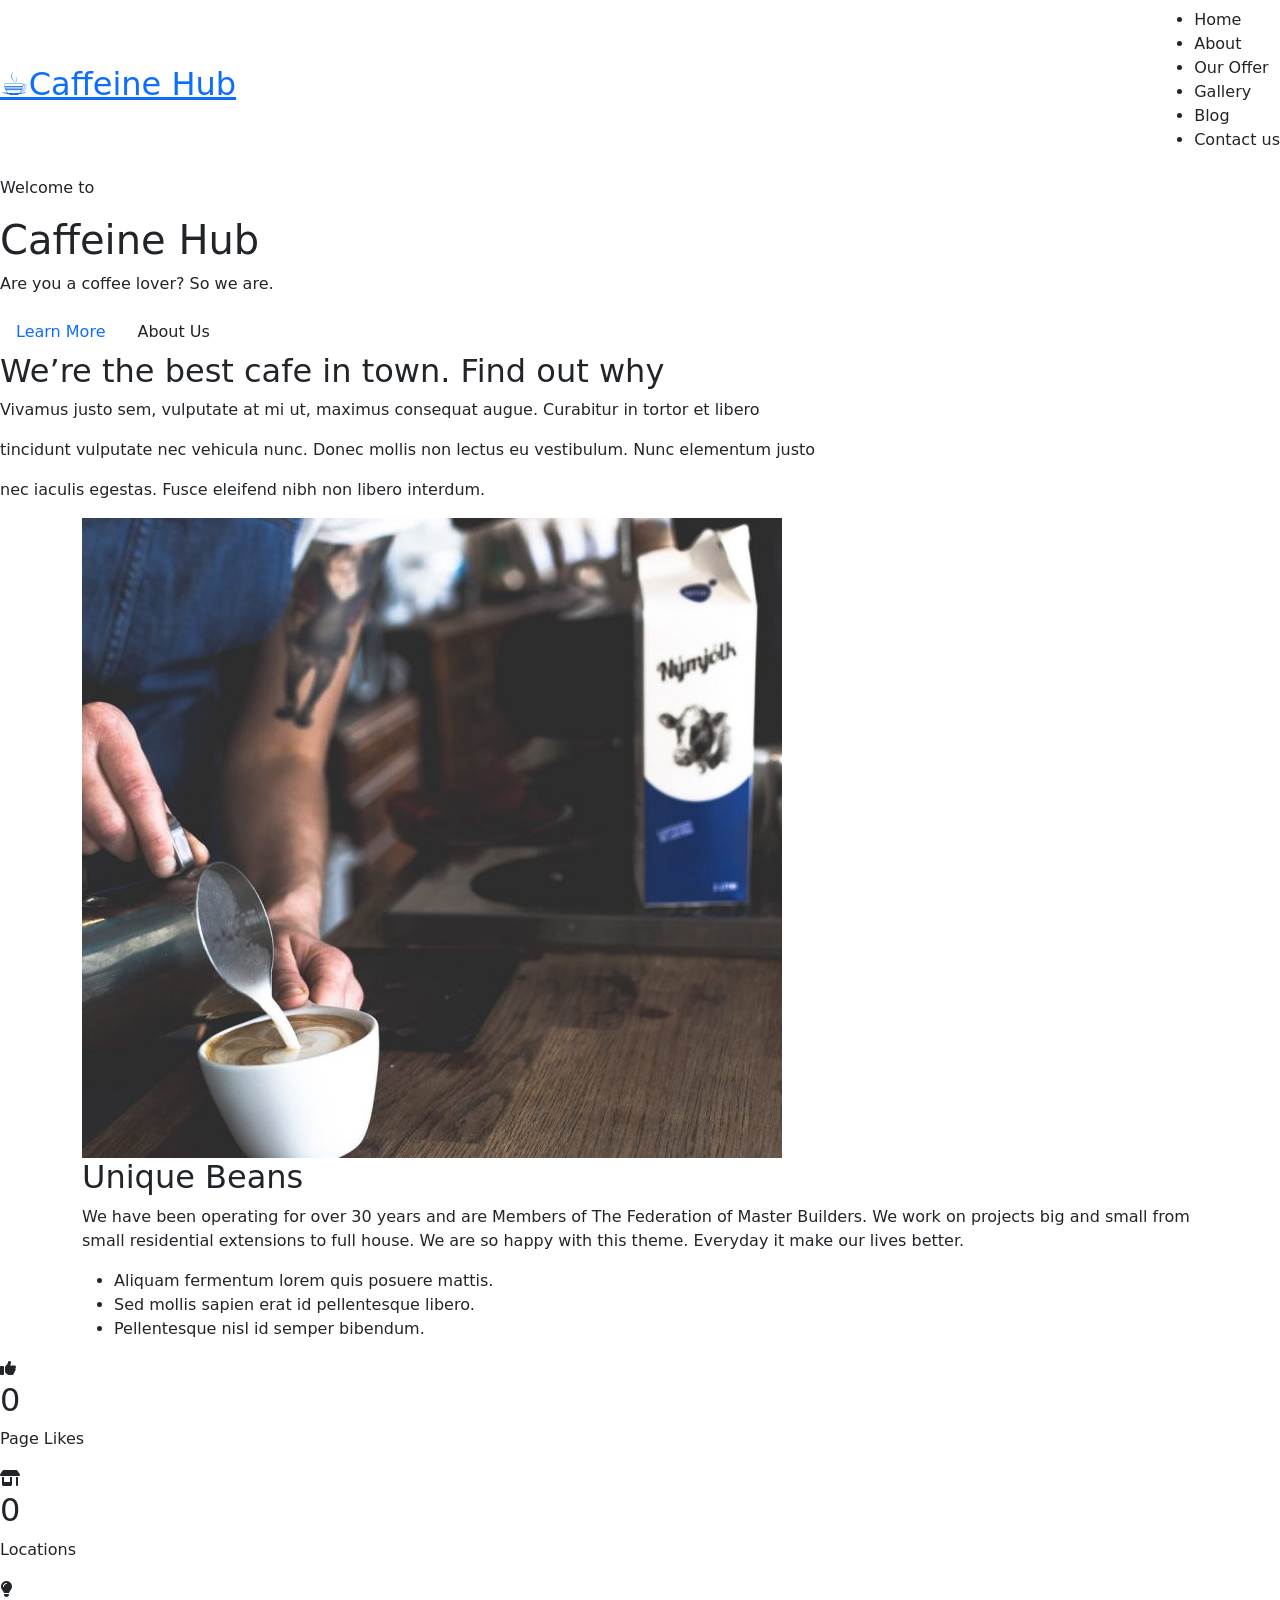
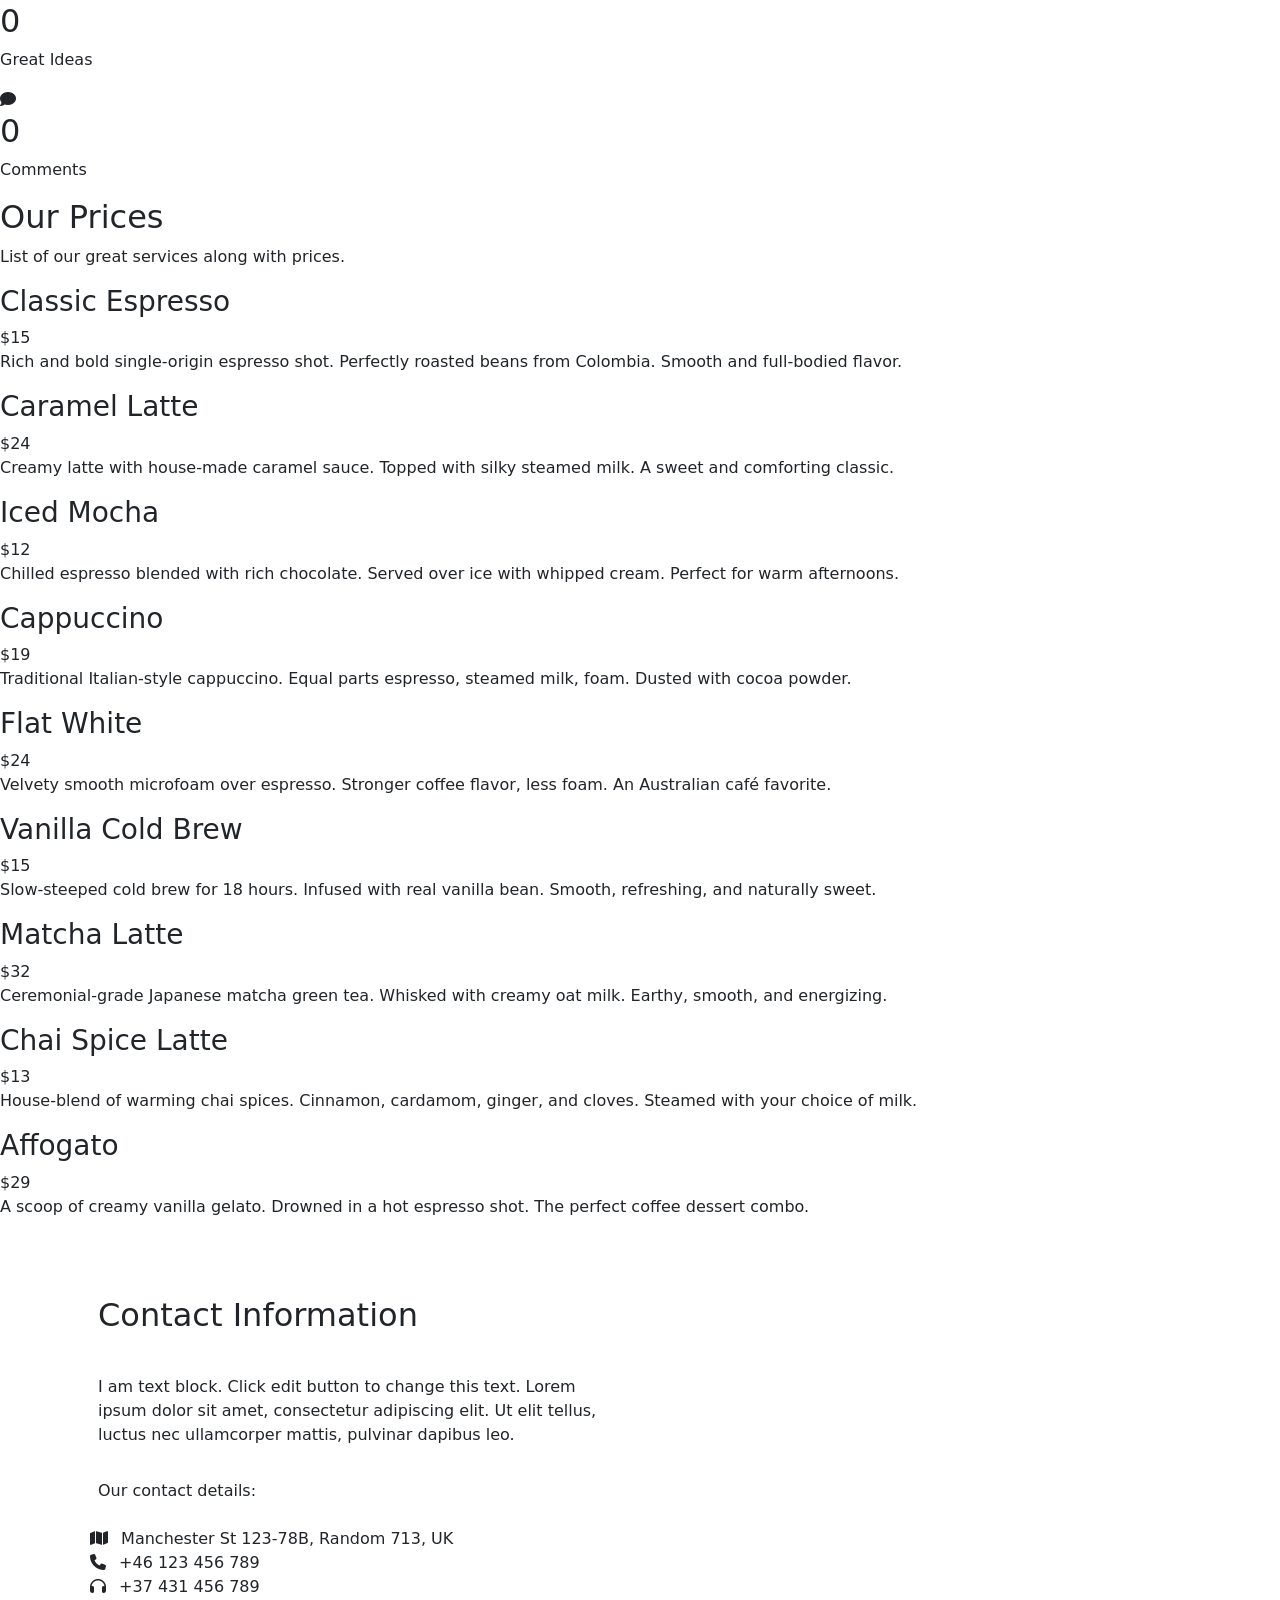
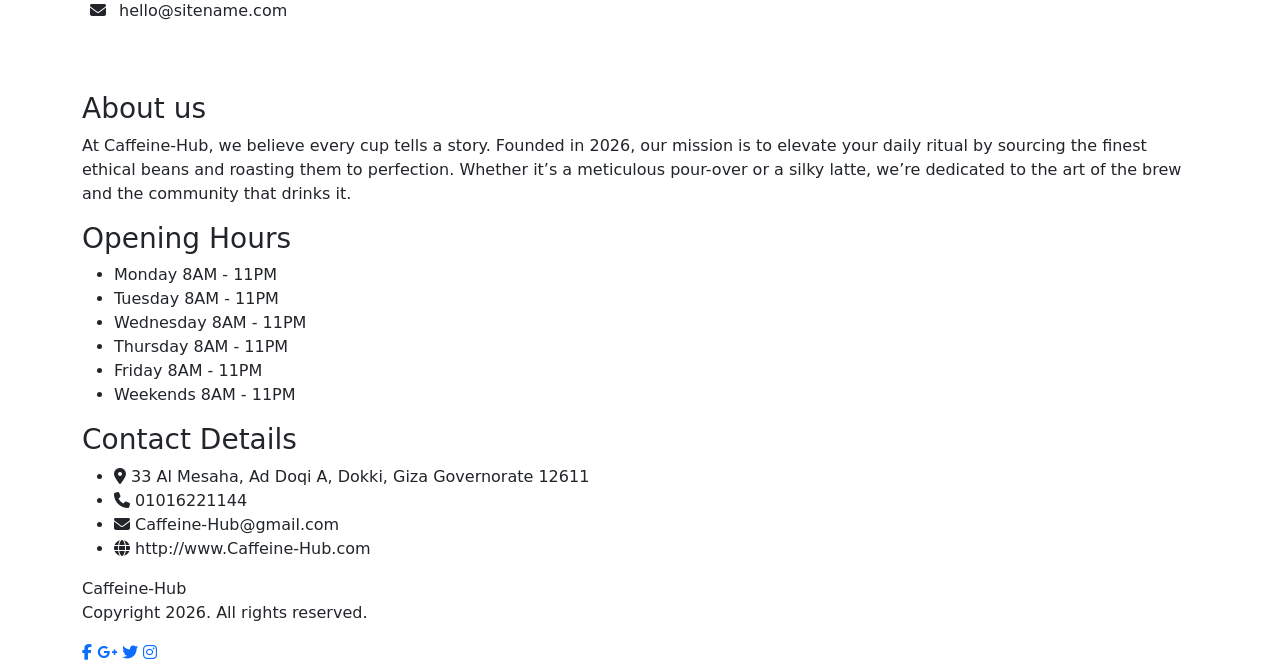
==== index.html @ ba18ff5c "Create index.html" ====
<!DOCTYPE html>
<html lang="en">

<head>
  <meta charset="UTF-8">
  <meta name="viewport" content="width=device-width, initial-scale=1.0">
  <link href="https://fonts.googleapis.com/css2?family=Playfair+Display:wght@400;700&display=swap" rel="stylesheet">
  <title>Home-Caffeine Hub</title>
  <link href="images/home/coffee-beans.png" rel="icon">
  <link rel="stylesheet" href="https://cdnjs.cloudflare.com/ajax/libs/font-awesome/6.5.0/css/all.min.css">

  <link href="https://cdn.jsdelivr.net/npm/bootstrap@5.3.0/dist/css/bootstrap.min.css" rel="stylesheet">
  <link rel="stylesheet" href="css/style.css">

</head>

<body>


  <!--home section-->
  <!--navbar-->

  <div class="home">


    <div class="navbar">

      <a href="#" class="nav-logo">
        <h2 class="logo-text"> ☕Caffeine Hub</h2>
      </a>
      <ul>
        <li>
          <a href="index.html" class="nav-link">Home</a>
        </li>
        <li>
          <a href="about.html" class="nav-link">About</a>
        </li>
        <li>
          <a href="our-offer.html" class="nav-link">Our Offer</a>
        </li>
        <li>
          <a href="gallery.html" class="nav-link">Gallery</a>
        </li>
        <li>
          <a href="blog.html" class="nav-link">Blog</a>
        </li>
        <li>
          <a href="contact-us.html" class="nav-link">Contact us</a>
        </li>

      </ul>

    </div>



    <div class="content">
      <p>Welcome to</p>
      <h1>Caffeine Hub</h1>
      <p>Are you a coffee lover? So we are. </p>


      <!--button-->
      <div class="nav">
        <a href="index.html" class="nav-link btn">Learn More</a>
        <a href="index.html" class="nav-link btn active">About Us</a>
      </div>

    </div>
  </div>


  <!--about-->
  <div class="about">
    <h2>We’re the best cafe in town. Find out why </h2>
    <p>Vivamus justo sem, vulputate at mi ut, maximus consequat augue.
      Curabitur in tortor et libero</p>
    <p> tincidunt vulputate nec vehicula nunc.
      Donec mollis non lectus eu vestibulum. Nunc
      elementum justo</p>
    <p>nec iaculis egestas.
      Fusce eleifend nibh non libero interdum.
    </p>
  </div>


  <div class="about container">

    <div class="about-img">
      <img src="images/home/photo-1476036801688-26a1dd6b2ca8-700x640.jpeg" alt="">
    </div>
    <div class="about-cap">
      <h2>Unique Beans </h2>
      <p>We have been operating for over 30 years and are Members of The Federation of Master Builders.
        We work on projects big and small from small residential extensions to full house.
        We are so happy with this theme. Everyday it make our lives better. </p>
      <div class="about-list">
        <ul>
          <li>Aliquam fermentum lorem quis posuere mattis.
          <li>Sed mollis sapien erat id pellentesque libero.</li>
          <li>Pellentesque nisl id semper bibendum. </li>

        </ul>

      </div>
    </div>
  </div>
  <!--counter animation--->
  <section class="stats">
    <div class="stat">
      <i class="fa-solid fa-thumbs-up"></i>
      <h2 class="counter" data-target="1430">0</h2>
      <p>Page Likes</p>
    </div>

    <div class="stat">
      <i class="fa-solid fa-shop"></i>
      <h2 class="counter" data-target="64">0</h2>
      <p>Locations</p>
    </div>

    <div class="stat">
      <i class="fa-solid fa-lightbulb"></i>
      <h2 class="counter" data-target="960">0</h2>
      <p>Great Ideas</p>
    </div>

    <div class="stat">
      <i class="fa-solid fa-comment"></i>
      <h2 class="counter" data-target="420">0</h2>
      <p>Comments</p>
    </div>
  </section>

  <!---Our Offer-->




  <!-- ==================== SECTION 1: COFFEE DRINKS ==================== -->
  <div class="banner banner-coffee">
    <h2>Our Prices</h2>
    <p>List of our great services along with prices.</p>
  </div>

  <div class="menu-section">
    <div class="menu-grid">
      <!-- Item 1 -->
      <div class="menu-item">
        <div class="menu-item-header">
          <h3>Classic Espresso</h3>
          <span class="price">$15</span>
        </div>
        <p>Rich and bold single-origin espresso shot.
          Perfectly roasted beans from Colombia.
          Smooth and full-bodied flavor.</p>
      </div>
      <!-- Item 2 -->
      <div class="menu-item">
        <div class="menu-item-header">
          <h3>Caramel Latte</h3>
          <span class="price">$24</span>
        </div>
        <p>Creamy latte with house-made caramel sauce.
          Topped with silky steamed milk.
          A sweet and comforting classic.</p>
      </div>
      <!-- Item 3 -->
      <div class="menu-item">
        <div class="menu-item-header">
          <h3>Iced Mocha</h3>
          <span class="price">$12</span>
        </div>
        <p>Chilled espresso blended with rich chocolate.
          Served over ice with whipped cream.
          Perfect for warm afternoons.</p>
      </div>
      <!-- Item 4 -->
      <div class="menu-item">
        <div class="menu-item-header">
          <h3>Cappuccino</h3>
          <span class="price">$19</span>
        </div>
        <p>Traditional Italian-style cappuccino.
          Equal parts espresso, steamed milk, foam.
          Dusted with cocoa powder.</p>
      </div>
      <!-- Item 5 -->
      <div class="menu-item">
        <div class="menu-item-header">
          <h3>Flat White</h3>
          <span class="price">$24</span>
        </div>
        <p>Velvety smooth microfoam over espresso.
          Stronger coffee flavor, less foam.
          An Australian café favorite.</p>
      </div>
      <!-- Item 6 -->
      <div class="menu-item">
        <div class="menu-item-header">
          <h3>Vanilla Cold Brew</h3>
          <span class="price">$15</span>
        </div>
        <p>Slow-steeped cold brew for 18 hours.
          Infused with real vanilla bean.
          Smooth, refreshing, and naturally sweet.</p>
      </div>
      <!-- Item 7 -->
      <div class="menu-item">
        <div class="menu-item-header">
          <h3>Matcha Latte</h3>
          <span class="price">$32</span>
        </div>
        <p>Ceremonial-grade Japanese matcha green tea.
          Whisked with creamy oat milk.
          Earthy, smooth, and energizing.</p>
      </div>
      <!-- Item 8 -->
      <div class="menu-item">
        <div class="menu-item-header">
          <h3>Chai Spice Latte</h3>
          <span class="price">$13</span>
        </div>
        <p>House-blend of warming chai spices.
          Cinnamon, cardamom, ginger, and cloves.
          Steamed with your choice of milk.</p>
      </div>
      <!-- Item 9 -->
      <div class="menu-item">
        <div class="menu-item-header">
          <h3>Affogato</h3>
          <span class="price">$29</span>
        </div>
        <p>A scoop of creamy vanilla gelato.
          Drowned in a hot espresso shot.
          The perfect coffee dessert combo.</p>
      </div>
    </div>
  </div>





  <!--Contact information-->
  <section class="ContactInformation">
    <div class="container">
      <div class="row align-items-center justify-content-center g-9 flex-md-row">
        <div class="contact col-lg-6 col-md-9 col-sm-12">
          <h2 class="p-3">Contact Information</h2>
          <p class="p-3">
            I am text block. Click edit button to change this text. Lorem ipsum dolor sit amet,
            consectetur adipiscing elit. Ut elit tellus, luctus nec ullamcorper mattis, pulvinar dapibus leo.
          </p>
          <p class="p-3 py-0">
            Our contact details:
          </p>
          <ul class="list-contact my-4 text-align-left list-unstyled">
            <li>
              <i class="fa fa-map mx-2"></i>
              Manchester St 123-78B, Random 713, UK
            </li>
            <li>
              <i class="fa fa-phone mx-2"></i>
              +46 123 456 789
            </li>
            <li>
              <i class="fa fa-headphones mx-2"></i>
              +37 431 456 789
            </li>
            <li>
              <i class="fa fa-envelope mx-2"></i>
              hello@sitename.com
            </li>
          </ul>
        </div>

        <div class="contact-map col-lg-6 col-md-9 col-sm-12">
          <iframe
            src="https://www.google.com/maps/embed?pb=!1m18!1m12!1m3!1d3454.049086796186!2d31.212783810219015!3d30.035449574823488!2m3!1f0!2f0!3f0!3m2!1i1024!2i768!4f13.1!3m3!1m2!1s0x145846d557df2d6f%3A0x8b349b4d757b823a!2sThe%20Egyptian%20E-learning%20University!5e0!3m2!1sen!2seg!4v1776962084956!5m2!1sen!2seg"
            width="600" height="450" style="border:0;" allowfullscreen="" loading="lazy"
            referrerpolicy="no-referrer-when-downgrade"></iframe>

        </div>
      </div>
    </div>
  </section>




  <!---footer-->

  <footer>
    <div class="container">
      <div class="footer-top">
        <div class="footer-col">
          <h3>About us</h3>
          <p class="footer-text">

             At Caffeine-Hub, we believe every cup tells a story. Founded in 2026, our mission is to elevate your
            daily
            ritual by sourcing the finest ethical beans and roasting them to perfection. Whether it’s a meticulous
            pour-over or a silky latte, we’re dedicated to the art of the brew and the community that drinks it.
          </p>
        </div>

        <div class="footer-col">
          <h3>Opening Hours</h3>
          <ul class="hours-list">
            <li>Monday 8AM - 11PM</li>
            <li>Tuesday 8AM - 11PM</li>
            <li>Wednesday 8AM - 11PM</li>
            <li>Thursday 8AM - 11PM</li>
            <li>Friday 8AM - 11PM</li>
            <li>Weekends 8AM - 11PM</li>
          </ul>
        </div>

        <div class="footer-col last-col">
          <h3>Contact Details</h3>
          <ul class="footer-contact-list">
            <li>
              <i class="fa-solid fa-location-dot footer-icon icon-red"></i>
              33 Al Mesaha, Ad Doqi A, Dokki, Giza Governorate 12611
            </li>
            <li>
              <i class="fa-solid fa-phone footer-icon"></i>
              01016221144
            </li>
            <li>
              <i class="fa-solid fa-envelope footer-icon"></i>
              Caffeine-Hub@gmail.com
            </li>
            <li>
              <i class="fa-solid fa-globe footer-icon icon-blue"></i>
              http://www.Caffeine-Hub.com
            </li>
          </ul>
        </div>
      </div>

      <div class="footer-bottom">
        <div class="footer-logo">Caffeine-Hub</div>
        <p class="footer-text">Copyright 2026. All rights reserved.</p>
        <div class="social-icons">
          <a href="#"><i class="fa-brands fa-facebook-f"></i></a>
          <a href="#"><i class="fa-brands fa-google-plus-g"></i></a>
          <a href="#"><i class="fa-brands fa-twitter"></i></a>
          <a href="#"><i class="fa-brands fa-instagram"></i></a>
        </div>
      </div>
    </div>
  </footer>

  <script src="js/main.js"></script>

</body>

</html>
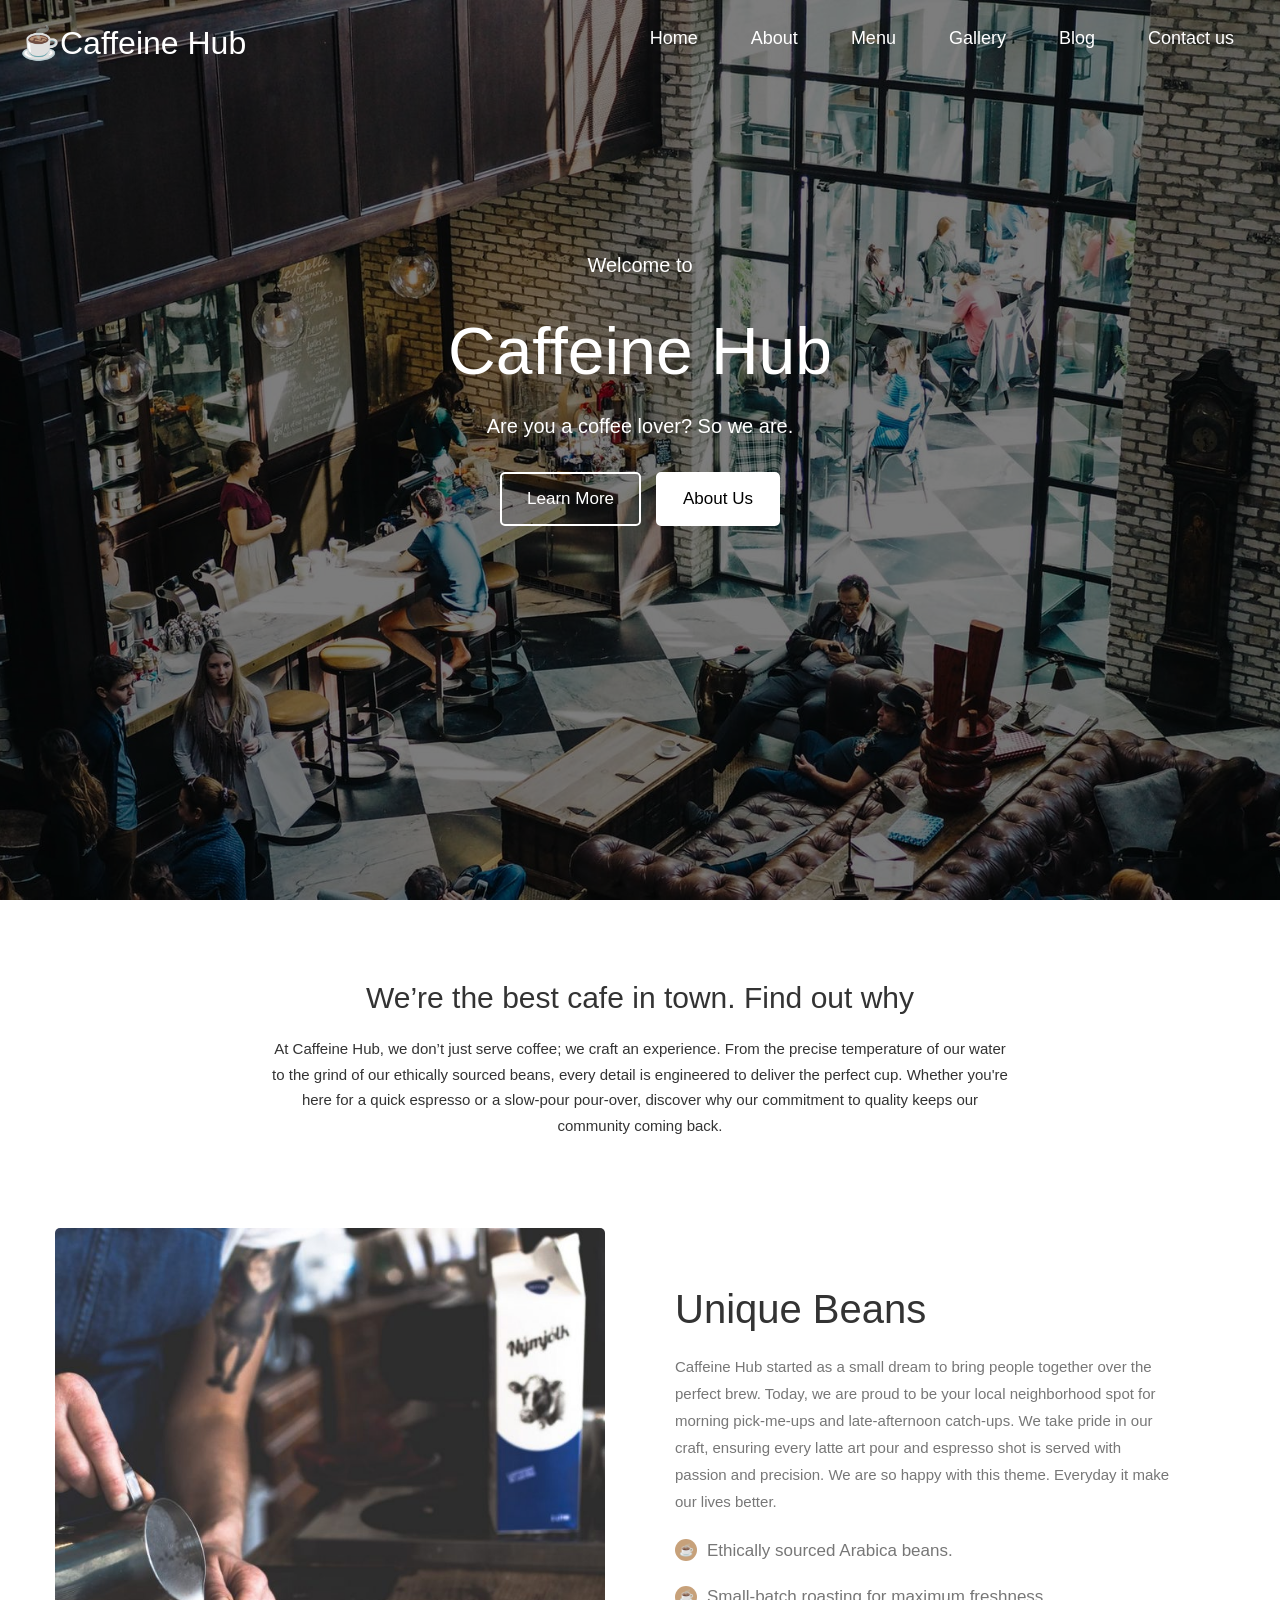
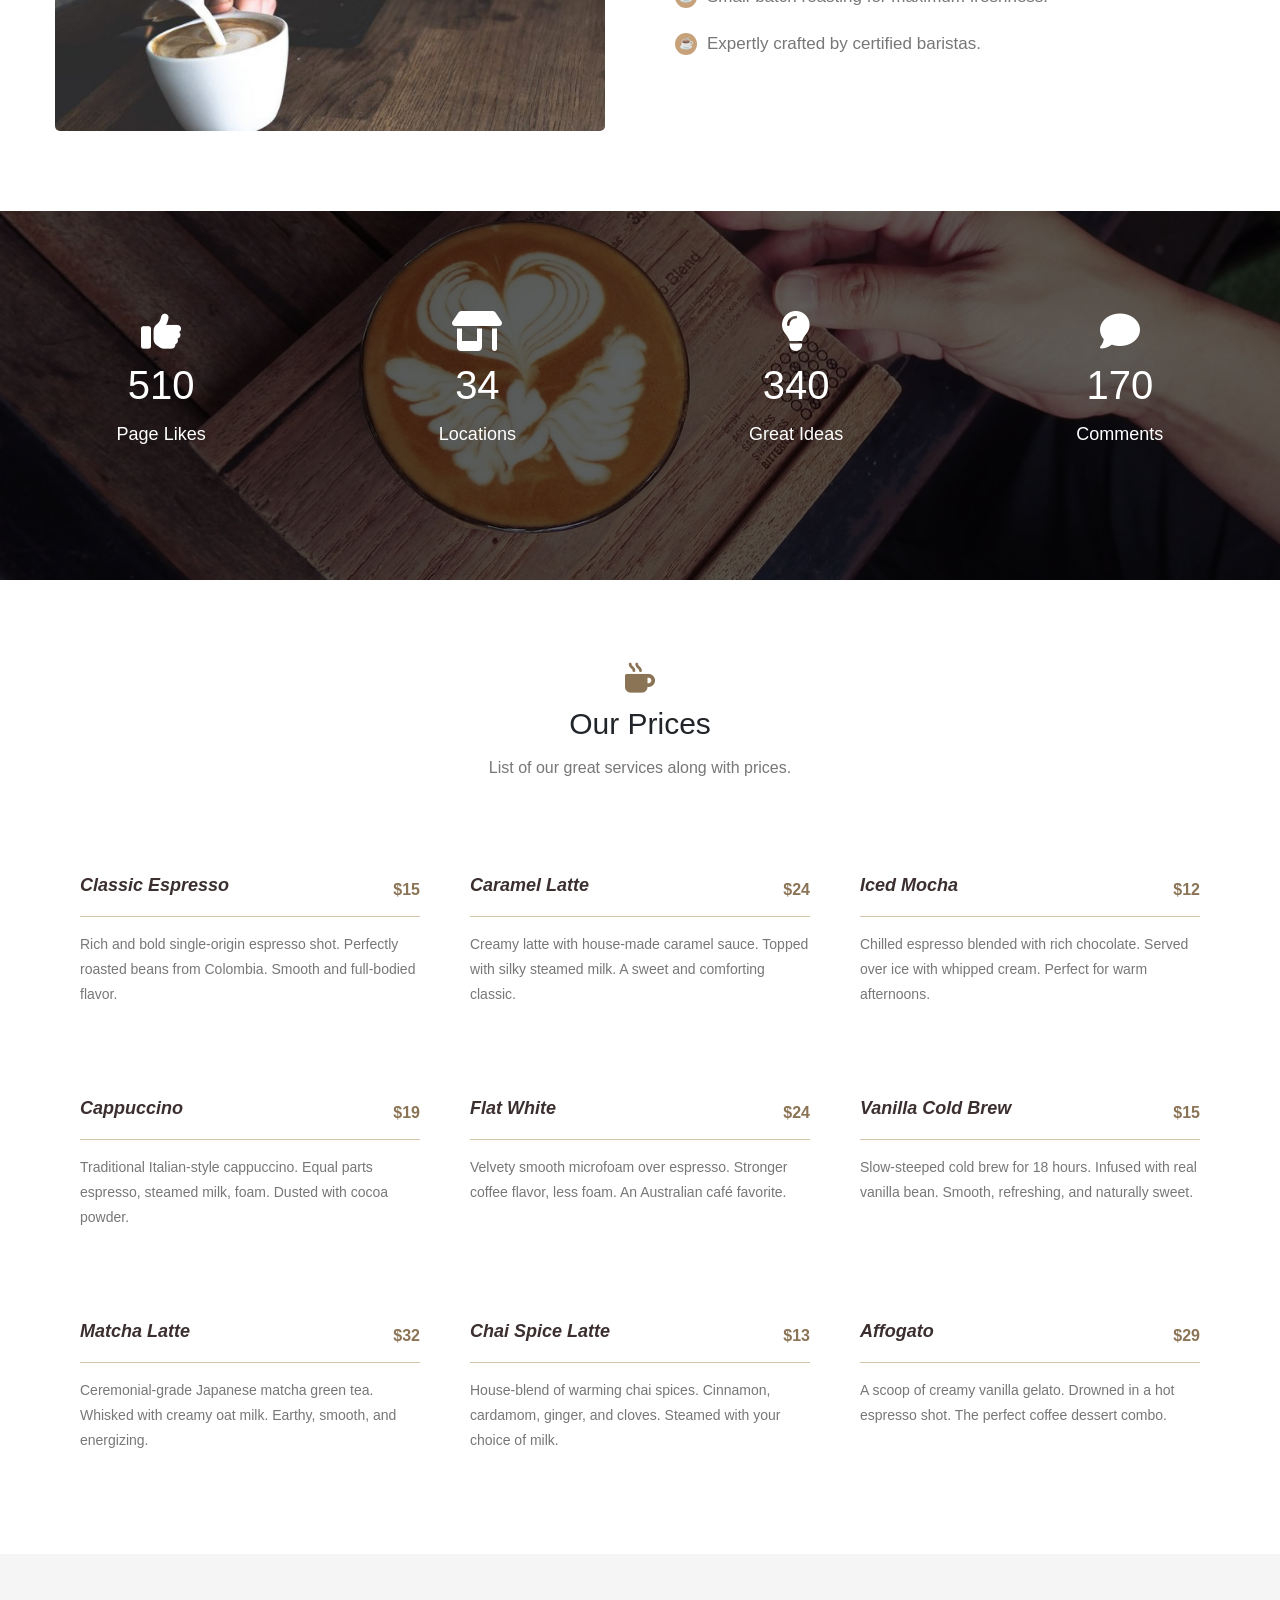
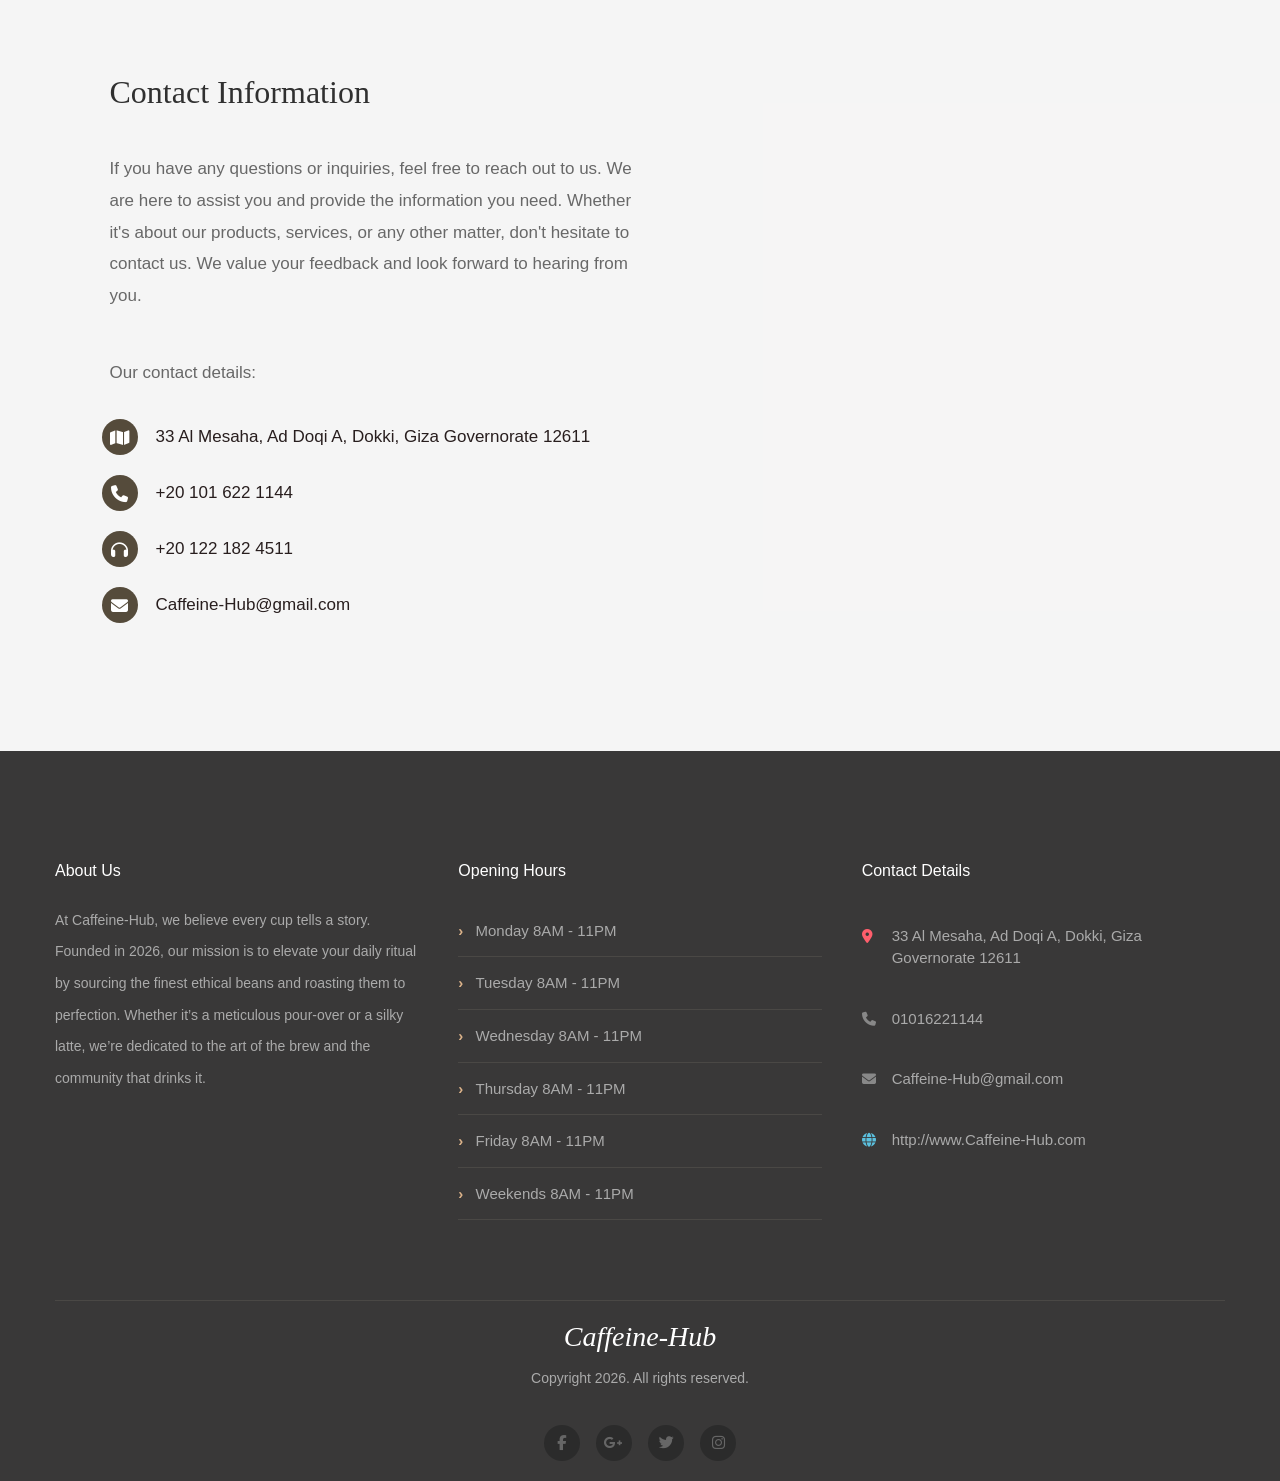
==== commit b66f235d: "Update navigation links and content in index.html" ====
--- a/index.html
+++ b/index.html
@@ -25,30 +25,30 @@
 
     <div class="navbar">
 
-      <a href="#" class="nav-logo">
+      <a href="index.html" class="nav-logo">
         <h2 class="logo-text"> ☕Caffeine Hub</h2>
-      </a>
-      <ul>
-        <li>
-          <a href="index.html" class="nav-link">Home</a>
-        </li>
-        <li>
-          <a href="about.html" class="nav-link">About</a>
-        </li>
-        <li>
-          <a href="our-offer.html" class="nav-link">Our Offer</a>
-        </li>
-        <li>
-          <a href="gallery.html" class="nav-link">Gallery</a>
-        </li>
-        <li>
-          <a href="blog.html" class="nav-link">Blog</a>
-        </li>
-        <li>
-          <a href="contact-us.html" class="nav-link">Contact us</a>
-        </li>
-
-      </ul>
+        </a>
+        <ul>
+          <li>
+            <a href="index.html" class="nav-link">Home</a>
+          </li>
+          <li>
+            <a href="about.html" class="nav-link">About</a>
+          </li>
+          <li>
+            <a href="menu.html" class="nav-link">Menu</a>
+          </li>
+          <li>
+            <a href="gallery.html" class="nav-link">Gallery</a>
+          </li>
+          <li>
+            <a href="blog.html" class="nav-link">Blog</a>
+          </li>
+          <li>
+            <a href="contact-us.html" class="nav-link">Contact us</a>
+          </li>
+
+        </ul>
 
     </div>
 
@@ -63,7 +63,7 @@
       <!--button-->
       <div class="nav">
         <a href="index.html" class="nav-link btn">Learn More</a>
-        <a href="index.html" class="nav-link btn active">About Us</a>
+        <a href="about.html" class="nav-link btn active">About Us</a>
       </div>
 
     </div>
@@ -73,13 +73,7 @@
   <!--about-->
   <div class="about">
     <h2>We’re the best cafe in town. Find out why </h2>
-    <p>Vivamus justo sem, vulputate at mi ut, maximus consequat augue.
-      Curabitur in tortor et libero</p>
-    <p> tincidunt vulputate nec vehicula nunc.
-      Donec mollis non lectus eu vestibulum. Nunc
-      elementum justo</p>
-    <p>nec iaculis egestas.
-      Fusce eleifend nibh non libero interdum.
+    <p>At Caffeine Hub, we don’t just serve coffee; we craft an experience. From the precise temperature of our water to the grind of our ethically sourced beans, every detail is engineered to deliver the perfect cup. Whether you're here for a quick espresso or a slow-pour pour-over, discover why our commitment to quality keeps our community coming back.
     </p>
   </div>
 
@@ -91,15 +85,13 @@
     </div>
     <div class="about-cap">
       <h2>Unique Beans </h2>
-      <p>We have been operating for over 30 years and are Members of The Federation of Master Builders.
-        We work on projects big and small from small residential extensions to full house.
+      <p>Caffeine Hub started as a small dream to bring people together over the perfect brew. Today, we are proud to be your local neighborhood spot for morning pick-me-ups and late-afternoon catch-ups. We take pride in our craft, ensuring every latte art pour and espresso shot is served with passion and precision.
         We are so happy with this theme. Everyday it make our lives better. </p>
       <div class="about-list">
         <ul>
-          <li>Aliquam fermentum lorem quis posuere mattis.
-          <li>Sed mollis sapien erat id pellentesque libero.</li>
-          <li>Pellentesque nisl id semper bibendum. </li>
-
+          <li>Ethically sourced Arabica beans.</li>
+          <li>Small-batch roasting for maximum freshness.</li>
+          <li>Expertly crafted by certified baristas.</li>
         </ul>
 
       </div>
@@ -249,28 +241,27 @@
         <div class="contact col-lg-6 col-md-9 col-sm-12">
           <h2 class="p-3">Contact Information</h2>
           <p class="p-3">
-            I am text block. Click edit button to change this text. Lorem ipsum dolor sit amet,
-            consectetur adipiscing elit. Ut elit tellus, luctus nec ullamcorper mattis, pulvinar dapibus leo.
-          </p>
+                               If you have any questions or inquiries, feel free to reach out to us. We are here to assist you and provide the information you need. Whether it's about our products, services, or any other matter, don't hesitate to contact us. We value your feedback and look forward to hearing from you.  
+               </p>
           <p class="p-3 py-0">
             Our contact details:
           </p>
           <ul class="list-contact my-4 text-align-left list-unstyled">
             <li>
               <i class="fa fa-map mx-2"></i>
-              Manchester St 123-78B, Random 713, UK
+              33 Al Mesaha, Ad Doqi A, Dokki, Giza Governorate 12611
             </li>
             <li>
               <i class="fa fa-phone mx-2"></i>
-              +46 123 456 789
+             +20 101 622 1144
             </li>
             <li>
               <i class="fa fa-headphones mx-2"></i>
-              +37 431 456 789
+              +20 122 182 4511
             </li>
             <li>
               <i class="fa fa-envelope mx-2"></i>
-              hello@sitename.com
+              Caffeine-Hub@gmail.com
             </li>
           </ul>
         </div>
--- a/css/style.css
+++ b/css/style.css
@@ -0,0 +1,886 @@
+* {
+  margin: 0;
+  padding: 0;
+  box-sizing: border-box;
+}
+
+body {
+  margin: 0;
+  padding: 0;
+  font-family: 'Alegreya Sans', sans-serif;
+  font-weight: 400;
+  font-style: normal;
+  line-height: 31.62px;
+  font-size: 17px;
+}
+
+
+.container {
+  width: 100% !important;
+  max-width: 1200px !important;
+  margin: 0 auto !important;
+  padding: 0 15px !important;
+}
+
+
+.home {
+  position: relative;
+  background-image:url(../images/home/full-1.jpg) ;
+  background-size: cover;
+  background-position: center;
+  height: 100vh;
+  overflow: hidden;
+  color: rgb(255, 255, 255);
+  background-attachment: fixed;
+  width: 100%;
+}
+
+/*overlay*/
+.home::after {
+  content: "";
+  position: absolute;
+  width: 100%;
+  height: 100%;
+  background-color: rgba(0, 0, 0, 0.5);
+  top: 0;
+  left: 0;
+  z-index: 2;
+}
+
+
+.content {
+  position: relative;
+  color: white;
+  z-index: 4;
+  margin: auto;
+  width: 60%;
+  text-align: center;
+  margin-top: 250px;
+}
+
+
+p {
+  margin-top: 10px;
+  margin-bottom: 30px;
+  font-size:20px;
+}
+
+.home h1 {
+  font-size: 66px;
+  margin: 20px 0px;
+  font-weight: 500;
+}
+
+
+/*button*/
+.home button {
+  padding: 15px 28px;
+  border-radius: 5px;
+  border: 2px solid rgb(226, 221, 221);
+  color: rgb(0, 0, 0);
+  margin-top: 40px;
+}
+
+.home .learnmore-btn {
+  background-color: transparent;
+  color: rgb(253, 253, 253);
+  border-color: #fefefe;
+}
+
+.nav-link {
+  display: inline-block;
+  padding: 12px 25px;
+  border: 2px solid white;
+  border-radius: 5px;
+  background-color: transparent;
+  color: white;
+  text-decoration: none;
+  transition: 0.3s ease;
+  border: none;
+}
+
+/* About Us */
+.nav-link.active {
+  background-color: white;
+  color: black;
+  border-color: white;
+}
+
+/* about us hover */
+.nav-link.active:hover {
+  background-color: rgba(255, 255, 255, 0.2);
+  color: white;
+}
+
+.navbar a {
+  outline: none;
+  box-shadow: none;
+}
+
+
+.btn {
+  border: 2px solid white;
+}
+
+/*  home hover */
+.nav-link:hover {
+  background-color: white;
+  color: black;
+}
+
+
+/*navbar*/
+.nav {
+  display: flex;
+  justify-content: center;
+  gap: 15px;
+}
+
+.navbar {
+  position: fixed;
+  top: 0;
+  left: 0;
+  width: 100%;
+  height: 70px;
+  z-index: 9999;
+  display: flex;
+  justify-content: space-between;
+  align-items: center;
+  padding: 10px 20px;
+  background: transparent;
+  transition: 0.3s;
+
+}
+
+.navbar.scrolled {
+  background-color: #2b2b2b !important;
+  box-shadow: 0 2px 10px rgba(0, 0, 0, 0.2);
+}
+
+.logo {
+  color: white;
+}
+
+.navbar ul {
+  display: flex;
+  gap: 1px;
+  list-style: none;
+
+}
+
+.navbar img {
+  float: left;
+  width: 18%;
+  padding: 20px;
+}
+
+.navbar li {
+  display: inline-block;
+  padding: 1px;
+
+}
+
+.navbar a {
+  text-decoration: none;
+  color: white;
+  font-size: 18px;
+}
+
+
+
+.about {
+  text-align: center;
+  padding: 80px 20px;
+  background-color: #ffffff;
+}
+
+.about h2 {
+  font-size: 30px;
+  font-weight: normal;
+  margin-bottom: 20px;
+  color: #333;
+}
+
+.about p {
+  font-size: 15px;
+  color: #333;
+  line-height: 1.7;
+  width: 60%;
+  margin: 10px auto;
+}
+
+
+.about.container {
+  display: flex;
+  align-items: center;
+  gap: 70px;
+  padding: 20px 20px;
+  max-width: 1200px;
+  margin: auto;
+  width: 100%;
+}
+
+.about-img img {
+  width: 550px;
+  height: auto;
+  display: block;
+  border-radius: 5px;
+}
+
+.about-cap {
+  max-width: 500px;
+  width: 100%;
+  padding: 0;
+  margin: 0;
+  text-align: left;
+}
+
+.about-cap h2 {
+  font-size: 40px;
+  margin-bottom: 20px;
+  color: #333;
+  font-weight: 500;
+}
+
+.about-cap p {
+  width: 100%;
+  max-width: 500px;
+  color: #777;
+  line-height: 1.8;
+  margin-bottom: 20px;
+}
+
+/*list*/
+.about-list ul {
+  list-style: none;
+  padding: 0;
+  margin: 0;
+}
+
+.about-list li {
+  display: flex;
+  align-items: center;
+  gap: 10px;
+  margin-bottom: 15px;
+  color: #777;
+}
+
+.about-cap h2,
+.about-cap p,
+.about-list {
+  margin-left: 0;
+  padding-left: 0;
+}
+
+.about-list li::before {
+  content: "☕";
+  background: #c7a17a;
+  color: white;
+  width: 22px;
+  height: 22px;
+  border-radius: 50%;
+  display: flex;
+  align-items: center;
+  justify-content: center;
+  font-size: 12px;
+}
+
+
+/*counter animation */
+.stats {
+  margin: 80px 0;
+  display: flex;
+  justify-content: space-around;
+  align-items: center;
+  background: url("../images/home/photo-1452857104086-714916ddacbe.jpeg") center center no-repeat;
+  background-size: cover;
+  padding: 100px 0;
+  color: white;
+  text-align: center;
+  position: relative;
+  overflow: hidden;
+}
+
+/* overlay */
+.stats::before {
+  content: "";
+  position: absolute;
+  inset: 0;
+  background: rgba(0, 0, 0, 0.6);
+  z-index: 1;
+}
+
+.stats .stat {
+  position: relative;
+  z-index: 2;
+  text-align: center;
+}
+
+/*start icon*/
+.stat i {
+  font-size: 40px;
+
+  margin-bottom: 10px;
+  color: white;
+  display: block;
+}
+
+.stat h2 {
+  font-size: 40px;
+  margin: 10px 0;
+  font-weight: 100;
+}
+
+.stat p {
+  font-size: 18px;
+  font-weight: 100;
+}
+
+
+
+/*Our Offer*/
+
+/*Contact Information */
+
+.ContactInformation {
+  background-color: #f3f2f2c8;
+  display: flex;
+  align-items: center;
+  justify-content: center;
+  width: 100%;
+  padding: 90px 0;
+}
+
+.contact h2 {
+  font-family: Alegreya, serif;
+  font-size: 32px;
+  font-weight: 400;
+  color: #303030;
+  padding-bottom: 25px;
+}
+
+.contact p {
+  color: #686868;
+  font-size: 17px;
+}
+
+.list-contact li {
+  display: flex;
+  align-items: center;
+  gap: 10px;
+  list-style-type: none;
+  margin: 20px 0;
+  color: #281e1e;
+}
+
+.list-contact i {
+  background-color: #554b3b;
+  color: #ffffff;
+  width: 36px;
+  height: 36px;
+  border-radius: 50%;
+  display: flex;
+  align-items: center;
+  justify-content: center;
+}
+
+.contact-map {
+  height: 617px;
+  width: 520px;
+  display: flex;
+  align-items: center;
+  justify-content: center;
+}
+
+@media (max-width: 991px) {
+  .contact-map {
+    height: auto;
+    width: 100%;
+  }
+
+  .contact-map iframe {
+    width: 100%;
+  }
+}
+
+
+
+
+/* --- Footer Main --- */
+ 
+
+.container {
+  width: 100%;
+  max-width: 1500px;
+  margin: 0 auto;
+  padding: 0 40px;
+  box-sizing: border-box;
+}
+
+footer {
+  background-color: #393838;
+  color: #aaa;
+  padding: 60px 0 20px;
+  font-family: Arial, sans-serif;
+  font-size: 15px;
+}
+
+.footer-top {
+  display: flex;
+  justify-content: space-between;
+  padding: 50px 0;
+  margin-bottom: 30px;
+}
+
+.footer-top::after {
+  content: "";
+  display: table;
+  clear: both;
+}
+
+.footer-col {
+  flex: 1;
+  margin-right: 40px;
+}
+
+.footer-col.last-col {
+  margin-right: 0;
+}
+
+.footer-col h3 {
+  color: #fff;
+  font-size: 16px;
+  margin-bottom: 25px;
+  text-transform: capitalize;
+  padding-left: 0px;
+  text-align: left;
+}
+
+
+.footer-text {
+  font-size: 14px;
+  color:#aaa;
+}
+  
+footer h2 {
+    font-size: 10px !important;
+    line-height: 2;
+    font-weight: normal !important;
+}
+
+.hours-list {
+  list-style: none;
+  margin: 0;
+  padding: 0;
+}
+
+.hours-list li {
+  padding: 10px 0;
+  border-bottom: 1px solid #4a4845;
+}
+
+.hours-list li:before {
+  content: "› ";
+  margin-right: 8px;
+  color: #dcb38a;
+  font-weight: bold;
+}
+
+.footer-contact-list {
+  list-style: none;
+  margin: 0;
+  padding: 0;
+}
+
+.footer-contact-list li {
+  margin-bottom: 18px;
+  padding-left: 30px;
+  position: relative;
+  line-height: 1.5;
+  text-align: left;
+  padding-top: 20px;
+}
+
+.footer-icon {
+  position: absolute;
+  left: 0;
+  top: 2px;
+  font-size: 14px;
+  color: #888;
+  padding-top: 22px;
+}
+
+.icon-red {
+  color: #ff5e6c;
+}
+
+.icon-blue {
+  color: #5bc0de;
+}
+
+.footer-bottom {
+  text-align: center;
+  border-top: 1px solid #4a4845;
+  padding-top: 20px;
+  clear: both;
+}
+
+.footer-logo {
+  font-size: 28px;
+  color: #fff;
+  margin-bottom: 10px;
+  font-family: 'Georgia', serif;
+  font-style: italic;
+}
+
+.social-icons {
+  margin-top: 25px;
+}
+
+.social-icons a {
+  display: inline-block;
+  width: 36px;
+  height: 36px;
+  background-color: #2b2b2b;
+  color: #666;
+  border-radius: 50%;
+  line-height: 36px;
+  text-align: center;
+  margin: 0 6px;
+  transition: all 0.3s ease;
+}
+
+.social-icons a:hover {
+  background-color: #dcb38a;
+  color: #fff;
+}
+
+@media (max-width: 768px) {
+  .footer-col {
+    width: 100%;
+    margin-right: 0;
+    margin-bottom: 30px;
+  }
+
+  .footer-top {
+    flex-direction: column;
+    padding: 30px 0;
+  }
+}
+
+
+
+
+
+
+
+/*  MENU ITEMS SECTION  */
+
+.banner h2,
+.banner h3,
+.banner p{
+
+    font-size: 30px;
+}
+.banner {
+  text-align: center;
+}
+
+.banner {
+  text-align: center;
+  margin-bottom: 40px;
+}
+
+
+.banner p {
+  color: #777;
+  font-size: 16px;
+}
+
+.banner h2::before {
+    content: "\f7b6"; 
+    font-family: "Font Awesome 6 Free";
+    font-weight: 900;
+    display: block;
+    margin-bottom: 10px;
+    font-size: 30px;
+    color: #8b7355;
+}
+
+.menu-section {
+  max-width: 1200px;
+  margin: 0 auto;
+  padding: 50px 40px;
+}
+
+.menu-grid {
+  display: grid;
+  grid-template-columns: repeat(3, 1fr);
+  gap: 40px 50px;
+}
+
+.menu-item {
+  padding-bottom: 20px;
+}
+
+.menu-item-header {
+  display: flex;
+  justify-content: space-between;
+  align-items: center;
+  border-bottom: 1px solid #d4c5a9;
+  padding-bottom: 10px;
+  margin-bottom: 15px;
+}
+
+.menu-item-header h3 {
+  font-size: 18px;
+  font-weight: bold;
+  color: #3b2f2f;
+  font-style: italic;
+}
+
+.menu-item-header .price {
+  font-size: 16px;
+  color: #8b7355;
+  font-weight: bold;
+}
+
+.menu-item p {
+  font-size: 14px;
+  color: #777;
+  line-height: 1.8;
+}
+
+.menu-section {
+  max-width: 1200px;
+  margin: 0 auto;
+  padding: 50px 40px;
+}
+
+.menu-grid {
+  display: grid;
+  grid-template-columns: repeat(3, 1fr);
+  gap: 40px 50px;
+}
+
+.menu-item {
+  padding-bottom: 20px;
+}
+
+.menu-item-header {
+  display: flex;
+  justify-content: space-between;
+  align-items: center;
+  border-bottom: 1px solid #d4c5a9;
+  padding-bottom: 10px;
+  margin-bottom: 15px;
+}
+
+.menu-item-header h3 {
+  font-size: 18px;
+  font-weight: bold;
+  color: #3b2f2f;
+  font-style: italic;
+}
+
+.menu-item-header .price {
+  font-size: 16px;
+  color: #8b7355;
+  font-weight: bold;
+}
+
+.menu-item p {
+  font-size: 14px;
+  color: #777;
+  line-height: 1.8;
+}
+
+/* RESPONSIVE DESIGN */
+
+@media (max-width: 992px) {
+
+  .content {
+    width: 90%;
+    margin-top: 180px;
+  }
+
+  .home h1 {
+    font-size: 40px;
+  }
+
+  .about.container {
+    flex-direction: column;
+    text-align: center;
+  }
+
+  .about-img img {
+    width: 100%;
+  }
+
+  .about-cap {
+    text-align: center;
+  }
+
+  .menu-grid {
+    grid-template-columns: repeat(2, 1fr);
+  }
+
+  .footer-top {
+    flex-direction: column;
+    gap: 30px;
+  }
+
+  .navbar ul {
+    flex-wrap: wrap;
+    gap: 10px;
+  }
+}
+
+@media (max-width: 768px) {
+
+  /* HOME  */
+  .content {
+    width: 95%;
+    margin-top: 140px;
+    padding: 10px;
+  }
+
+  .home h1 {
+    font-size: 32px;
+  }
+
+  /* NAVBAR */
+  .navbar {
+    flex-direction: column;
+    height: auto;
+    padding: 15px 10px;
+    gap: 10px;
+  }
+
+  .navbar ul {
+    flex-direction: column;
+    align-items: center;
+    gap: 12px;
+    display: flex;
+  }
+
+  .nav {
+    flex-direction: column;
+    gap: 10px;
+    margin-top: 10px;
+  }
+
+  /*  ABOUT */
+  .about {
+    padding: 50px 15px;
+  }
+
+  .about p {
+    width: 90%;
+  }
+
+  .about.container {
+    flex-direction: column;
+    text-align: center;
+    gap: 30px;
+  }
+
+  .about-img img {
+    width: 100%;
+  }
+
+  .about-cap {
+    text-align: center;
+  }
+
+  /* STATS */
+  .stats {
+    flex-direction: column;
+    gap: 40px;
+    padding: 60px 0;
+  }
+
+  /*  MENU  */
+  .menu-section {
+    padding: 30px 15px;
+  }
+
+  .menu-grid {
+    grid-template-columns: 1fr;
+    gap: 25px;
+  }
+
+  .menu-item-header h3 {
+    font-size: 16px;
+  }
+
+  .menu-item p {
+    font-size: 13px;
+  }
+
+  /*  CONTACT */
+  .ContactInformation .row {
+    flex-direction: column;
+  }
+
+  .contact {
+    text-align: center;
+  }
+
+  .list-contact li {
+    justify-content: center;
+  }
+
+  .contact-map {
+    width: 100%;
+  }
+
+  .contact-map iframe {
+    width: 100%;
+    height: 300px;
+  }
+
+  /*  FOOTER */
+  .footer-top {
+    flex-direction: column;
+    gap: 30px;
+    text-align: center;
+  }
+
+  .footer-col {
+    margin-right: 0;
+  }
+
+  .footer-contact-list li {
+    text-align: center;
+    padding-left: 0;
+  }
+
+  .social-icons {
+    display: flex;
+    justify-content: center;
+  }
+}
+@media (max-width: 768px) {
+
+  /* NAVBAR FIX */
+  .navbar {
+    position: relative; 
+    flex-direction: column;
+    height: auto;
+    padding: 15px 10px;
+    background-color: #2b2b2b; 
+    z-index: 1000;
+  }
+
+  .navbar ul {
+    flex-direction: column;
+    align-items: center;
+    gap: 12px;
+    margin: 10px 0 0 0;
+  }
+
+  .home {
+    padding-top: 80px;
+  }
+}
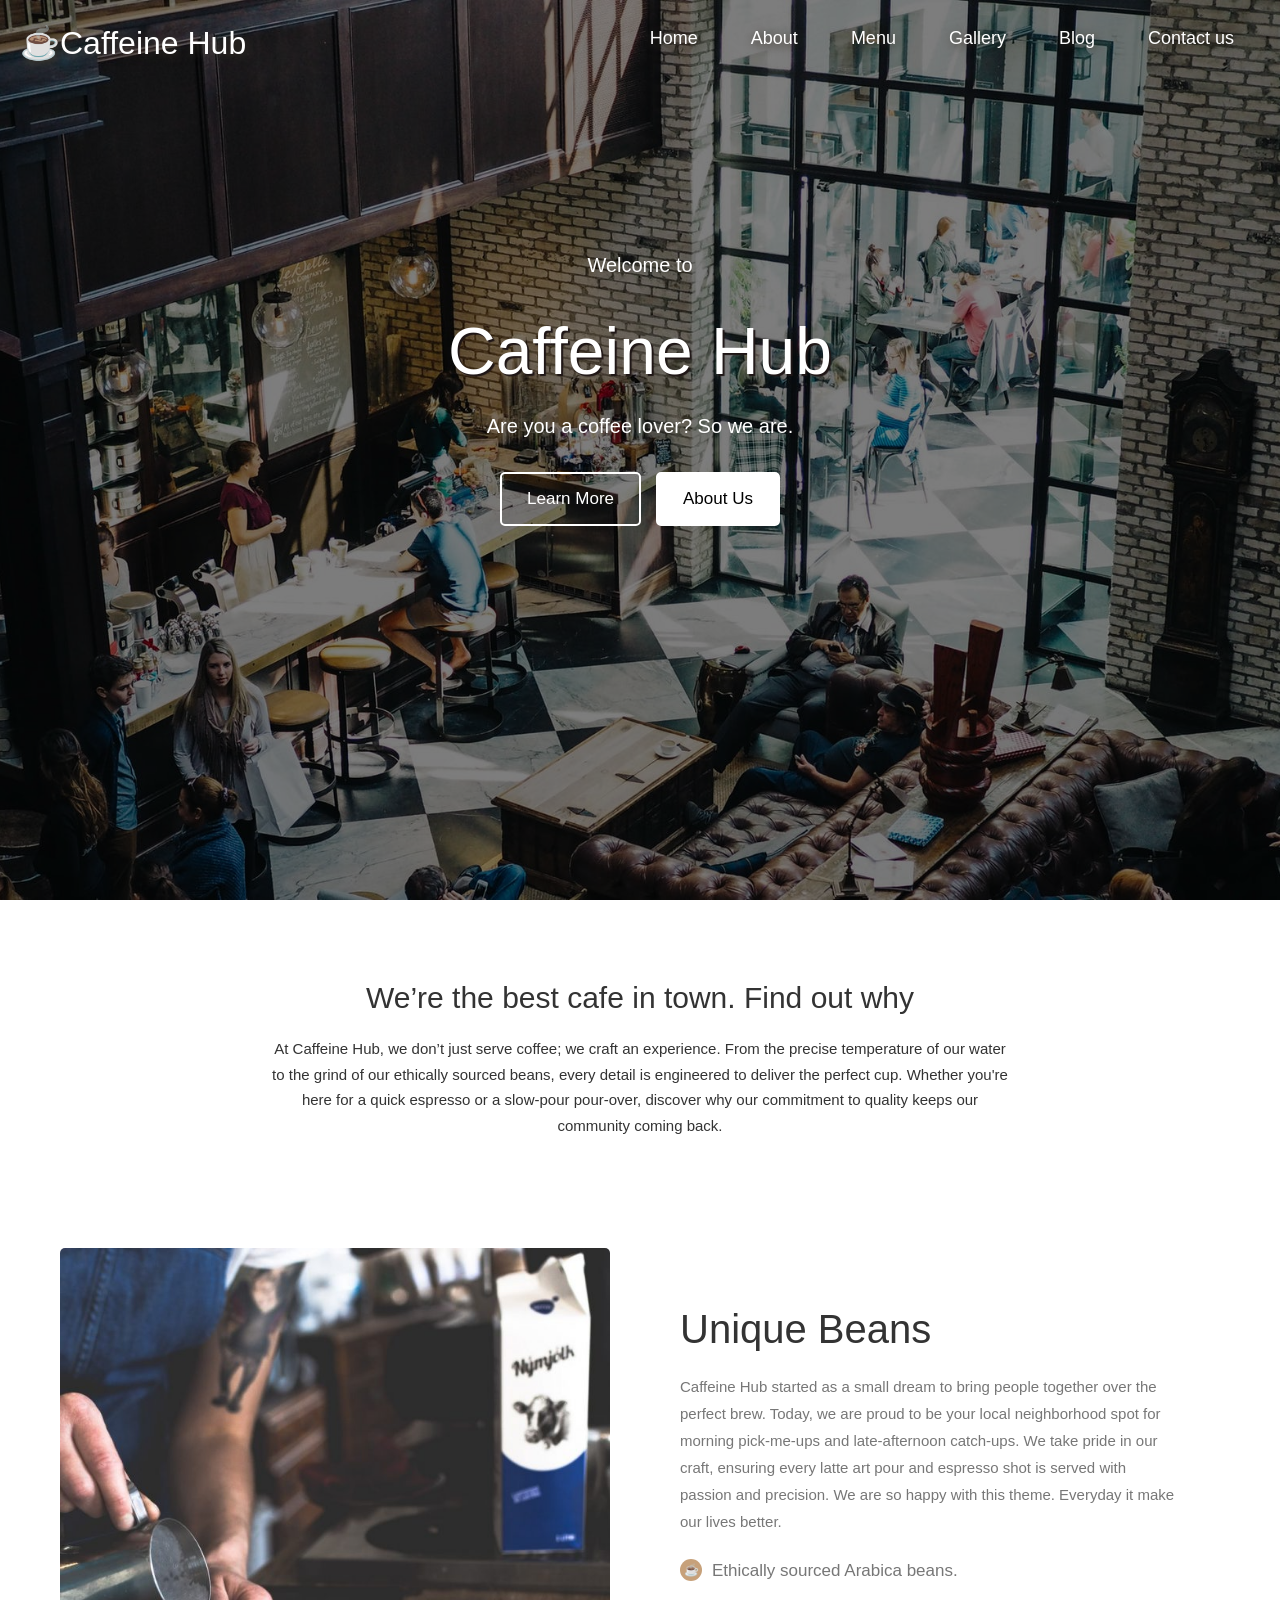
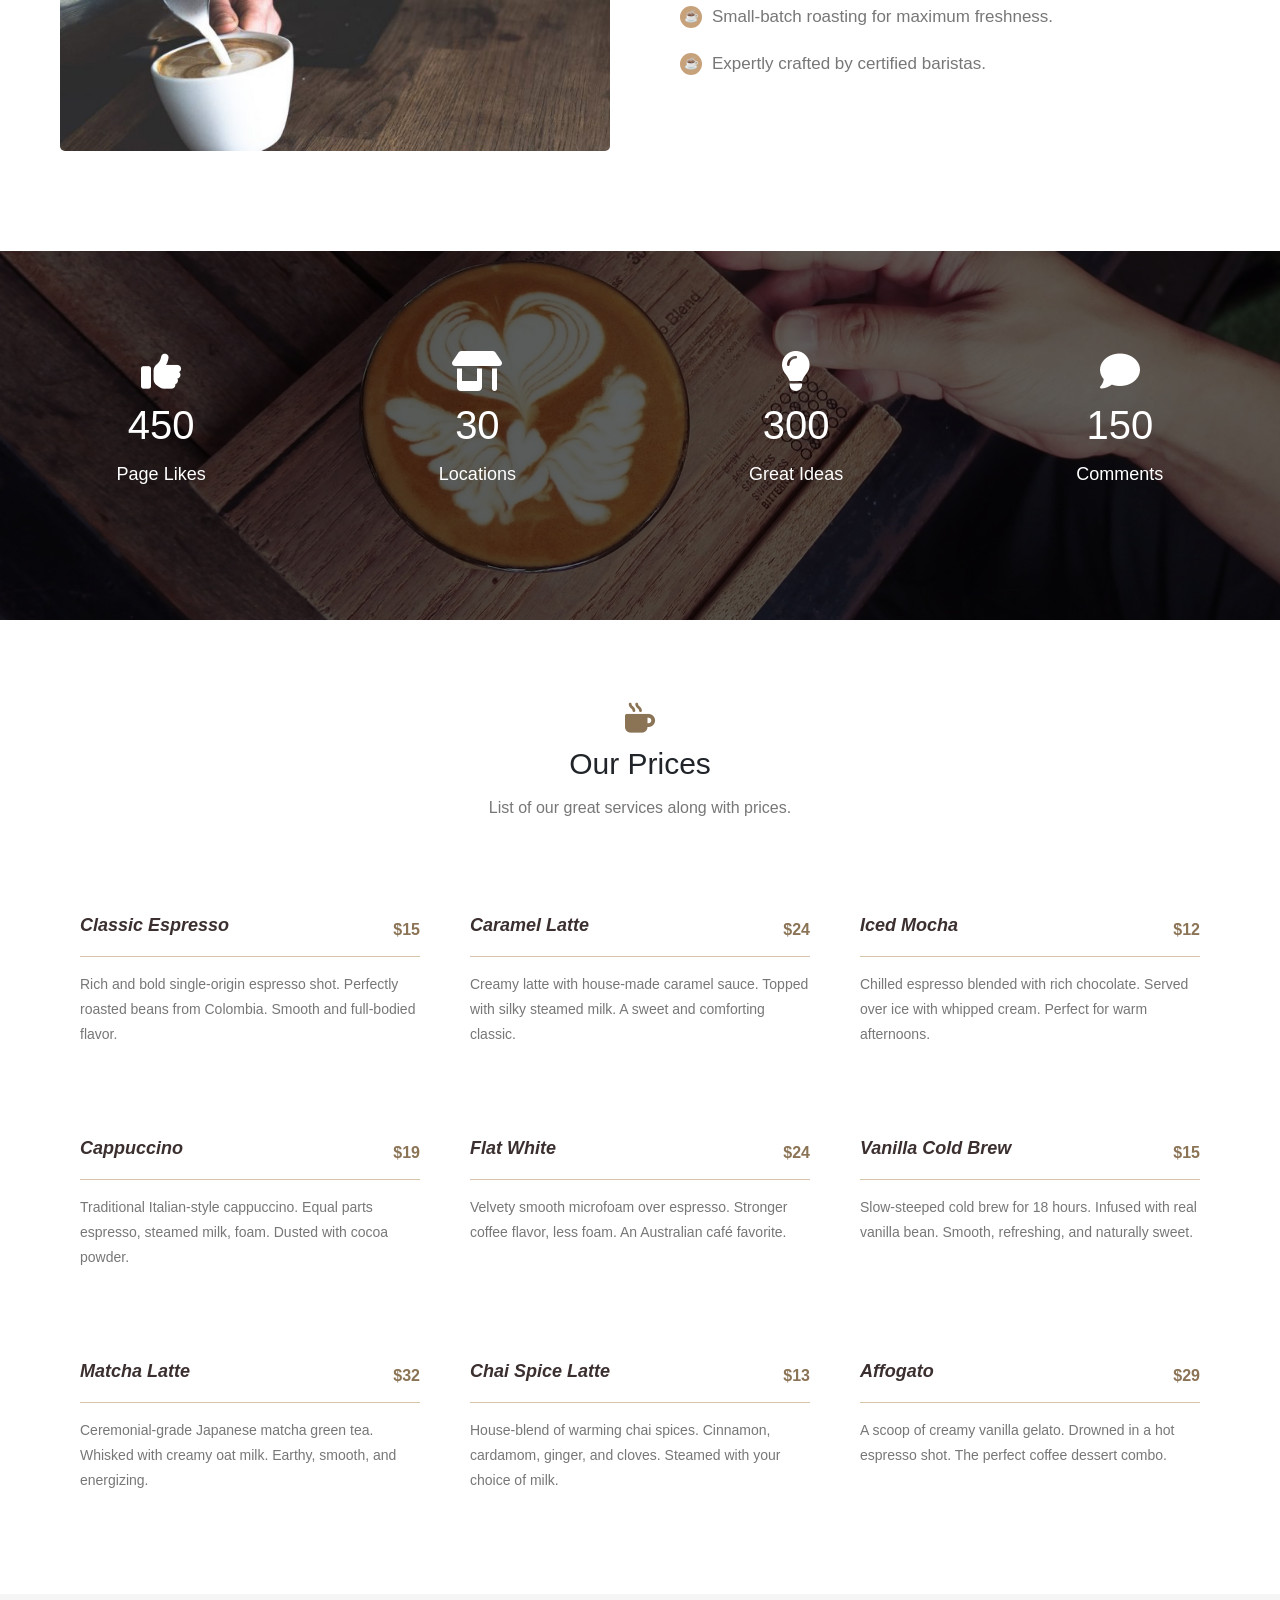
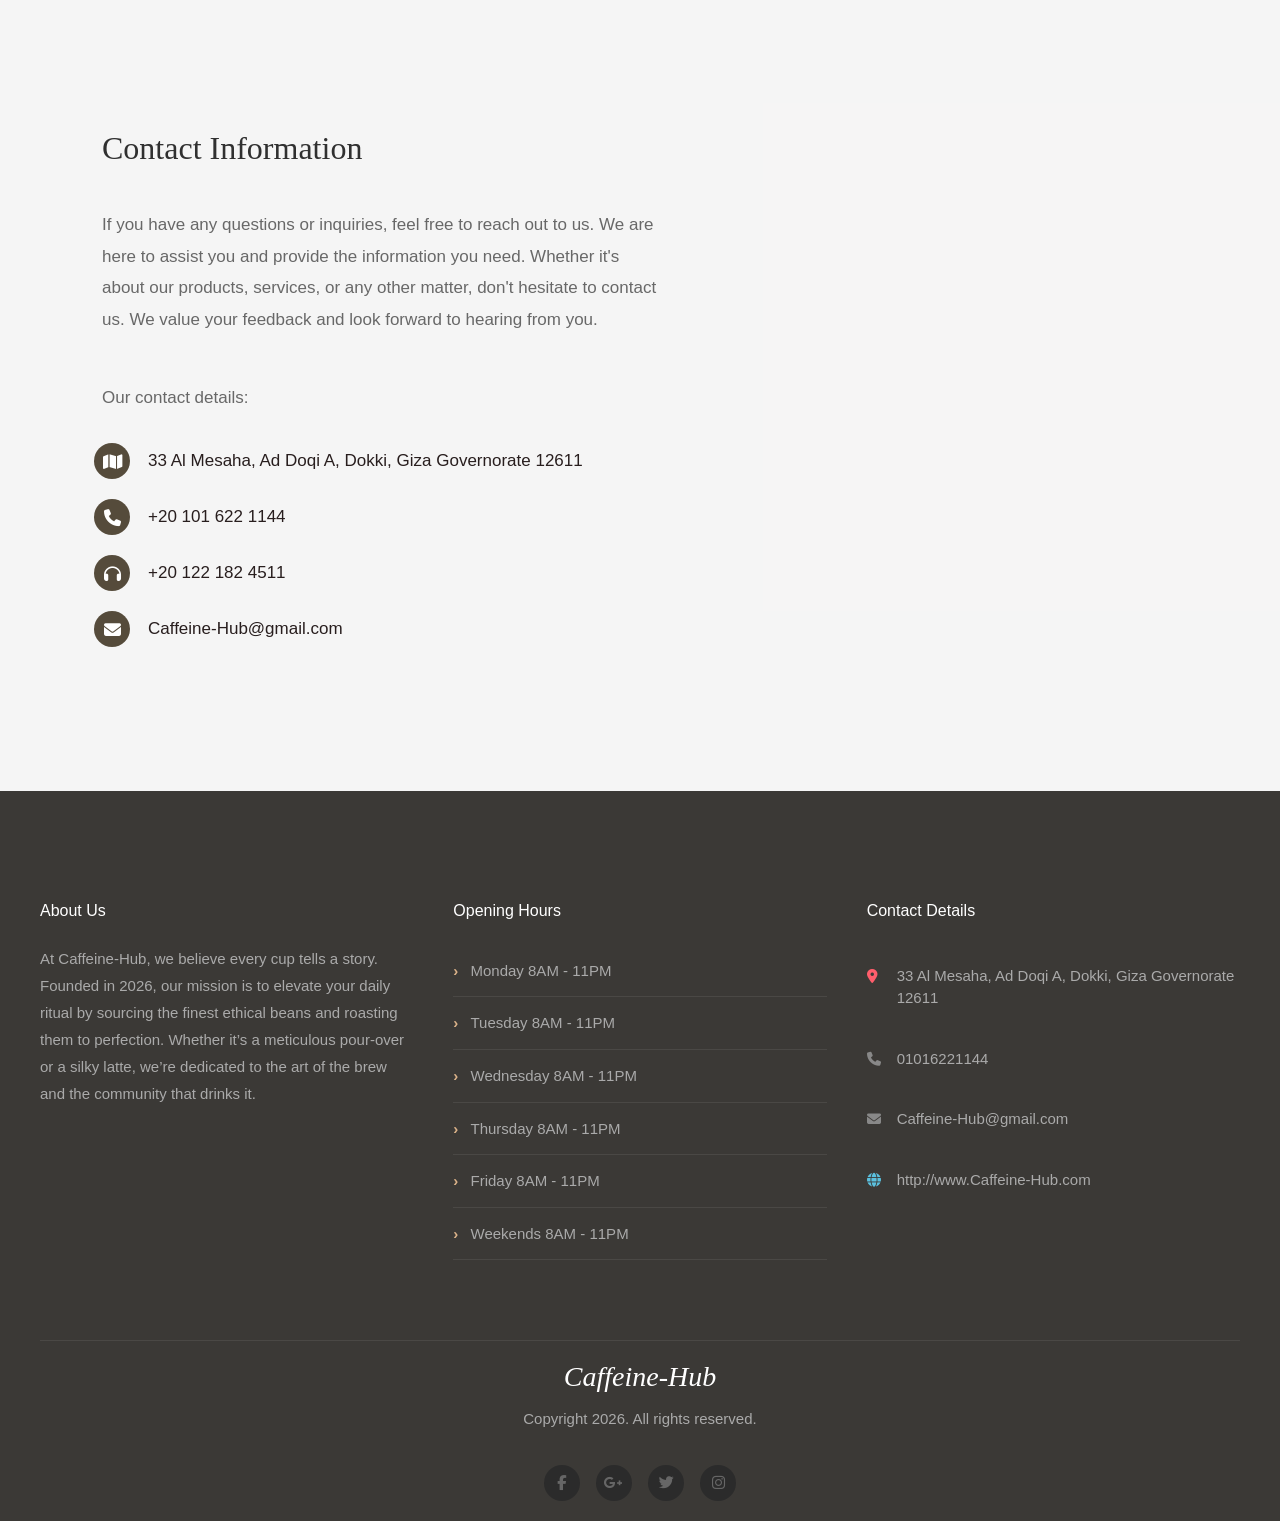
==== commit 55414cb8: "Clean up index.html by removing whitespace and comments Removed unnecessary whitespace and updated c" ====
--- a/index.html
+++ b/index.html
@@ -15,8 +15,6 @@
 </head>
 
 <body>
-
-
   <!--home section-->
   <!--navbar-->
 
@@ -49,9 +47,7 @@
           </li>
 
         </ul>
-
-    </div>
-
+    </div>
 
 
     <div class="content">
@@ -124,12 +120,12 @@
     </div>
   </section>
 
-  <!---Our Offer-->
-
-
-
-
-  <!-- ==================== SECTION 1: COFFEE DRINKS ==================== -->
+  <!---Menu-->
+
+
+
+
+  <!-- COFFEE DRINKS  -->
   <div class="banner banner-coffee">
     <h2>Our Prices</h2>
     <p>List of our great services along with prices.</p>
@@ -229,10 +225,6 @@
       </div>
     </div>
   </div>
-
-
-
-
 
   <!--Contact information-->
   <section class="ContactInformation">
@@ -241,7 +233,7 @@
         <div class="contact col-lg-6 col-md-9 col-sm-12">
           <h2 class="p-3">Contact Information</h2>
           <p class="p-3">
-                               If you have any questions or inquiries, feel free to reach out to us. We are here to assist you and provide the information you need. Whether it's about our products, services, or any other matter, don't hesitate to contact us. We value your feedback and look forward to hearing from you.  
+              If you have any questions or inquiries, feel free to reach out to us. We are here to assist you and provide the information you need. Whether it's about our products, services, or any other matter, don't hesitate to contact us. We value your feedback and look forward to hearing from you.  
                </p>
           <p class="p-3 py-0">
             Our contact details:
@@ -276,8 +268,6 @@
       </div>
     </div>
   </section>
-
-
 
 
   <!---footer-->
--- a/css/style.css
+++ b/css/style.css
@@ -7,31 +7,25 @@
 body {
   margin: 0;
   padding: 0;
-  font-family: 'Alegreya Sans', sans-serif;
   font-weight: 400;
   font-style: normal;
   line-height: 31.62px;
   font-size: 17px;
-}
-
-
-.container {
-  width: 100% !important;
-  max-width: 1200px !important;
-  margin: 0 auto !important;
-  padding: 0 15px !important;
-}
-
+
+  font-family: 'Segoe UI', Tahoma, Geneva, Verdana, sans-serif;
+
+}
 
 .home {
   position: relative;
-  background-image:url(../images/home/full-1.jpg) ;
+  background-image: url(../images/home/full-1.jpg);
   background-size: cover;
   background-position: center;
   height: 100vh;
   overflow: hidden;
   color: rgb(255, 255, 255);
   background-attachment: fixed;
+
   width: 100%;
 }
 
@@ -45,8 +39,8 @@
   top: 0;
   left: 0;
   z-index: 2;
-}
-
+
+}
 
 .content {
   position: relative;
@@ -58,19 +52,22 @@
   margin-top: 250px;
 }
 
+.content h1 {
+  text-shadow: #1f1616 2px 2px 1px;
+}
 
 p {
   margin-top: 10px;
   margin-bottom: 30px;
-  font-size:20px;
+  font-size: 20px;
 }
 
 .home h1 {
   font-size: 66px;
   margin: 20px 0px;
   font-weight: 500;
-}
-
+
+}
 
 /*button*/
 .home button {
@@ -112,11 +109,16 @@
   color: white;
 }
 
+/*color edits*/
+
 .navbar a {
-  outline: none;
+  background-color: transparent !important;
   box-shadow: none;
-}
-
+  text-decoration: none;
+  color: white;
+  font-size: 18px;
+  text-shadow: rgb(57, 49, 38) 2px 2px 10px;
+}
 
 .btn {
   border: 2px solid white;
@@ -125,9 +127,8 @@
 /*  home hover */
 .nav-link:hover {
   background-color: white;
-  color: black;
-}
-
+  color: #dcb38a;
+}
 
 /*navbar*/
 .nav {
@@ -153,12 +154,13 @@
 }
 
 .navbar.scrolled {
-  background-color: #2b2b2b !important;
+  background-color: #281e1e !important;
   box-shadow: 0 2px 10px rgba(0, 0, 0, 0.2);
 }
 
 .logo {
   color: white;
+   font-family: 'Playfair Display', serif !important;
 }
 
 .navbar ul {
@@ -179,14 +181,6 @@
   padding: 1px;
 
 }
-
-.navbar a {
-  text-decoration: none;
-  color: white;
-  font-size: 18px;
-}
-
-
 
 .about {
   text-align: center;
@@ -209,7 +203,6 @@
   margin: 10px auto;
 }
 
-
 .about.container {
   display: flex;
   align-items: center;
@@ -250,7 +243,6 @@
   margin-bottom: 20px;
 }
 
-/*list*/
 .about-list ul {
   list-style: none;
   padding: 0;
@@ -263,6 +255,7 @@
   gap: 10px;
   margin-bottom: 15px;
   color: #777;
+
 }
 
 .about-cap h2,
@@ -272,6 +265,7 @@
   padding-left: 0;
 }
 
+
 .about-list li::before {
   content: "☕";
   background: #c7a17a;
@@ -294,6 +288,7 @@
   align-items: center;
   background: url("../images/home/photo-1452857104086-714916ddacbe.jpeg") center center no-repeat;
   background-size: cover;
+
   padding: 100px 0;
   color: white;
   text-align: center;
@@ -301,7 +296,6 @@
   overflow: hidden;
 }
 
-/* overlay */
 .stats::before {
   content: "";
   position: absolute;
@@ -336,12 +330,128 @@
   font-weight: 100;
 }
 
-
-
-/*Our Offer*/
+/*Menu*/
+.banner h2,
+.banner h3,
+.banner p {
+
+  font-size: 30px;
+}
+
+.banner {
+  text-align: center;
+}
+
+.banner {
+  text-align: center;
+  margin-bottom: 40px;
+
+}
+
+.banner p {
+  color: #777;
+  font-size: 16px;
+}
+
+.banner h2::before {
+  content: "\f7b6";
+  font-family: "Font Awesome 6 Free";
+  font-weight: 900;
+  display: block;
+  margin-bottom: 10px;
+  font-size: 30px;
+  color: #8b7355;
+}
+
+.menu-section {
+  max-width: 1200px;
+  margin: 0 auto;
+  padding: 50px 40px;
+}
+
+.menu-grid {
+  display: grid;
+  grid-template-columns: repeat(3, 1fr);
+  gap: 40px 50px;
+}
+
+.menu-item {
+  padding-bottom: 20px;
+}
+
+.menu-item-header {
+  display: flex;
+  justify-content: space-between;
+  align-items: center;
+  border-bottom: 1px solid #d4c5a9;
+  padding-bottom: 10px;
+  margin-bottom: 15px;
+}
+
+.menu-item-header h3 {
+  font-size: 18px;
+  font-weight: bold;
+  color: #3b2f2f;
+  font-style: italic;
+}
+
+.menu-item-header .price {
+  font-size: 16px;
+  color: #8b7355;
+  font-weight: bold;
+}
+
+.menu-item p {
+  font-size: 14px;
+  color: #777;
+  line-height: 1.8;
+}
+
+.menu-section {
+  max-width: 1200px;
+  margin: 0 auto;
+  padding: 50px 40px;
+}
+
+.menu-grid {
+  display: grid;
+  grid-template-columns: repeat(3, 1fr);
+  gap: 40px 50px;
+}
+
+.menu-item {
+  padding-bottom: 20px;
+}
+
+.menu-item-header {
+  display: flex;
+  justify-content: space-between;
+  align-items: center;
+  border-bottom: 1px solid #d4c5a9;
+  padding-bottom: 10px;
+  margin-bottom: 15px;
+}
+
+.menu-item-header h3 {
+  font-size: 18px;
+  font-weight: bold;
+  color: #3b2f2f;
+  font-style: italic;
+}
+
+.menu-item-header .price {
+  font-size: 16px;
+  color: #8b7355;
+  font-weight: bold;
+}
+
+.menu-item p {
+  font-size: 14px;
+  color: #777;
+  line-height: 1.8;
+}
 
 /*Contact Information */
-
 .ContactInformation {
   background-color: #f3f2f2c8;
   display: flex;
@@ -349,6 +459,7 @@
   justify-content: center;
   width: 100%;
   padding: 90px 0;
+
 }
 
 .contact h2 {
@@ -379,6 +490,7 @@
   width: 36px;
   height: 36px;
   border-radius: 50%;
+
   display: flex;
   align-items: center;
   justify-content: center;
@@ -404,11 +516,7 @@
 }
 
 
-
-
-/* --- Footer Main --- */
- 
-
+/*Footer Main */
 .container {
   width: 100%;
   max-width: 1500px;
@@ -416,9 +524,13 @@
   padding: 0 40px;
   box-sizing: border-box;
 }
+.footer-text{
+  font-size: 15px;
+
+}
 
 footer {
-  background-color: #393838;
+  background-color: #3b3936;
   color: #aaa;
   padding: 60px 0 20px;
   font-family: Arial, sans-serif;
@@ -451,21 +563,14 @@
   color: #fff;
   font-size: 16px;
   margin-bottom: 25px;
+  ;
   text-transform: capitalize;
   padding-left: 0px;
   text-align: left;
 }
 
-
-.footer-text {
-  font-size: 14px;
-  color:#aaa;
-}
-  
-footer h2 {
-    font-size: 10px !important;
-    line-height: 2;
-    font-weight: normal !important;
+.footer-col p {
+  line-height: 1.8;
 }
 
 .hours-list {
@@ -569,318 +674,4 @@
 }
 
 
-
-
-
-
-
-/*  MENU ITEMS SECTION  */
-
-.banner h2,
-.banner h3,
-.banner p{
-
-    font-size: 30px;
-}
-.banner {
-  text-align: center;
-}
-
-.banner {
-  text-align: center;
-  margin-bottom: 40px;
-}
-
-
-.banner p {
-  color: #777;
-  font-size: 16px;
-}
-
-.banner h2::before {
-    content: "\f7b6"; 
-    font-family: "Font Awesome 6 Free";
-    font-weight: 900;
-    display: block;
-    margin-bottom: 10px;
-    font-size: 30px;
-    color: #8b7355;
-}
-
-.menu-section {
-  max-width: 1200px;
-  margin: 0 auto;
-  padding: 50px 40px;
-}
-
-.menu-grid {
-  display: grid;
-  grid-template-columns: repeat(3, 1fr);
-  gap: 40px 50px;
-}
-
-.menu-item {
-  padding-bottom: 20px;
-}
-
-.menu-item-header {
-  display: flex;
-  justify-content: space-between;
-  align-items: center;
-  border-bottom: 1px solid #d4c5a9;
-  padding-bottom: 10px;
-  margin-bottom: 15px;
-}
-
-.menu-item-header h3 {
-  font-size: 18px;
-  font-weight: bold;
-  color: #3b2f2f;
-  font-style: italic;
-}
-
-.menu-item-header .price {
-  font-size: 16px;
-  color: #8b7355;
-  font-weight: bold;
-}
-
-.menu-item p {
-  font-size: 14px;
-  color: #777;
-  line-height: 1.8;
-}
-
-.menu-section {
-  max-width: 1200px;
-  margin: 0 auto;
-  padding: 50px 40px;
-}
-
-.menu-grid {
-  display: grid;
-  grid-template-columns: repeat(3, 1fr);
-  gap: 40px 50px;
-}
-
-.menu-item {
-  padding-bottom: 20px;
-}
-
-.menu-item-header {
-  display: flex;
-  justify-content: space-between;
-  align-items: center;
-  border-bottom: 1px solid #d4c5a9;
-  padding-bottom: 10px;
-  margin-bottom: 15px;
-}
-
-.menu-item-header h3 {
-  font-size: 18px;
-  font-weight: bold;
-  color: #3b2f2f;
-  font-style: italic;
-}
-
-.menu-item-header .price {
-  font-size: 16px;
-  color: #8b7355;
-  font-weight: bold;
-}
-
-.menu-item p {
-  font-size: 14px;
-  color: #777;
-  line-height: 1.8;
-}
-
-/* RESPONSIVE DESIGN */
-
-@media (max-width: 992px) {
-
-  .content {
-    width: 90%;
-    margin-top: 180px;
-  }
-
-  .home h1 {
-    font-size: 40px;
-  }
-
-  .about.container {
-    flex-direction: column;
-    text-align: center;
-  }
-
-  .about-img img {
-    width: 100%;
-  }
-
-  .about-cap {
-    text-align: center;
-  }
-
-  .menu-grid {
-    grid-template-columns: repeat(2, 1fr);
-  }
-
-  .footer-top {
-    flex-direction: column;
-    gap: 30px;
-  }
-
-  .navbar ul {
-    flex-wrap: wrap;
-    gap: 10px;
-  }
-}
-
-@media (max-width: 768px) {
-
-  /* HOME  */
-  .content {
-    width: 95%;
-    margin-top: 140px;
-    padding: 10px;
-  }
-
-  .home h1 {
-    font-size: 32px;
-  }
-
-  /* NAVBAR */
-  .navbar {
-    flex-direction: column;
-    height: auto;
-    padding: 15px 10px;
-    gap: 10px;
-  }
-
-  .navbar ul {
-    flex-direction: column;
-    align-items: center;
-    gap: 12px;
-    display: flex;
-  }
-
-  .nav {
-    flex-direction: column;
-    gap: 10px;
-    margin-top: 10px;
-  }
-
-  /*  ABOUT */
-  .about {
-    padding: 50px 15px;
-  }
-
-  .about p {
-    width: 90%;
-  }
-
-  .about.container {
-    flex-direction: column;
-    text-align: center;
-    gap: 30px;
-  }
-
-  .about-img img {
-    width: 100%;
-  }
-
-  .about-cap {
-    text-align: center;
-  }
-
-  /* STATS */
-  .stats {
-    flex-direction: column;
-    gap: 40px;
-    padding: 60px 0;
-  }
-
-  /*  MENU  */
-  .menu-section {
-    padding: 30px 15px;
-  }
-
-  .menu-grid {
-    grid-template-columns: 1fr;
-    gap: 25px;
-  }
-
-  .menu-item-header h3 {
-    font-size: 16px;
-  }
-
-  .menu-item p {
-    font-size: 13px;
-  }
-
-  /*  CONTACT */
-  .ContactInformation .row {
-    flex-direction: column;
-  }
-
-  .contact {
-    text-align: center;
-  }
-
-  .list-contact li {
-    justify-content: center;
-  }
-
-  .contact-map {
-    width: 100%;
-  }
-
-  .contact-map iframe {
-    width: 100%;
-    height: 300px;
-  }
-
-  /*  FOOTER */
-  .footer-top {
-    flex-direction: column;
-    gap: 30px;
-    text-align: center;
-  }
-
-  .footer-col {
-    margin-right: 0;
-  }
-
-  .footer-contact-list li {
-    text-align: center;
-    padding-left: 0;
-  }
-
-  .social-icons {
-    display: flex;
-    justify-content: center;
-  }
-}
-@media (max-width: 768px) {
-
-  /* NAVBAR FIX */
-  .navbar {
-    position: relative; 
-    flex-direction: column;
-    height: auto;
-    padding: 15px 10px;
-    background-color: #2b2b2b; 
-    z-index: 1000;
-  }
-
-  .navbar ul {
-    flex-direction: column;
-    align-items: center;
-    gap: 12px;
-    margin: 10px 0 0 0;
-  }
-
-  .home {
-    padding-top: 80px;
-  }
-}
+/* RESPONSIV */
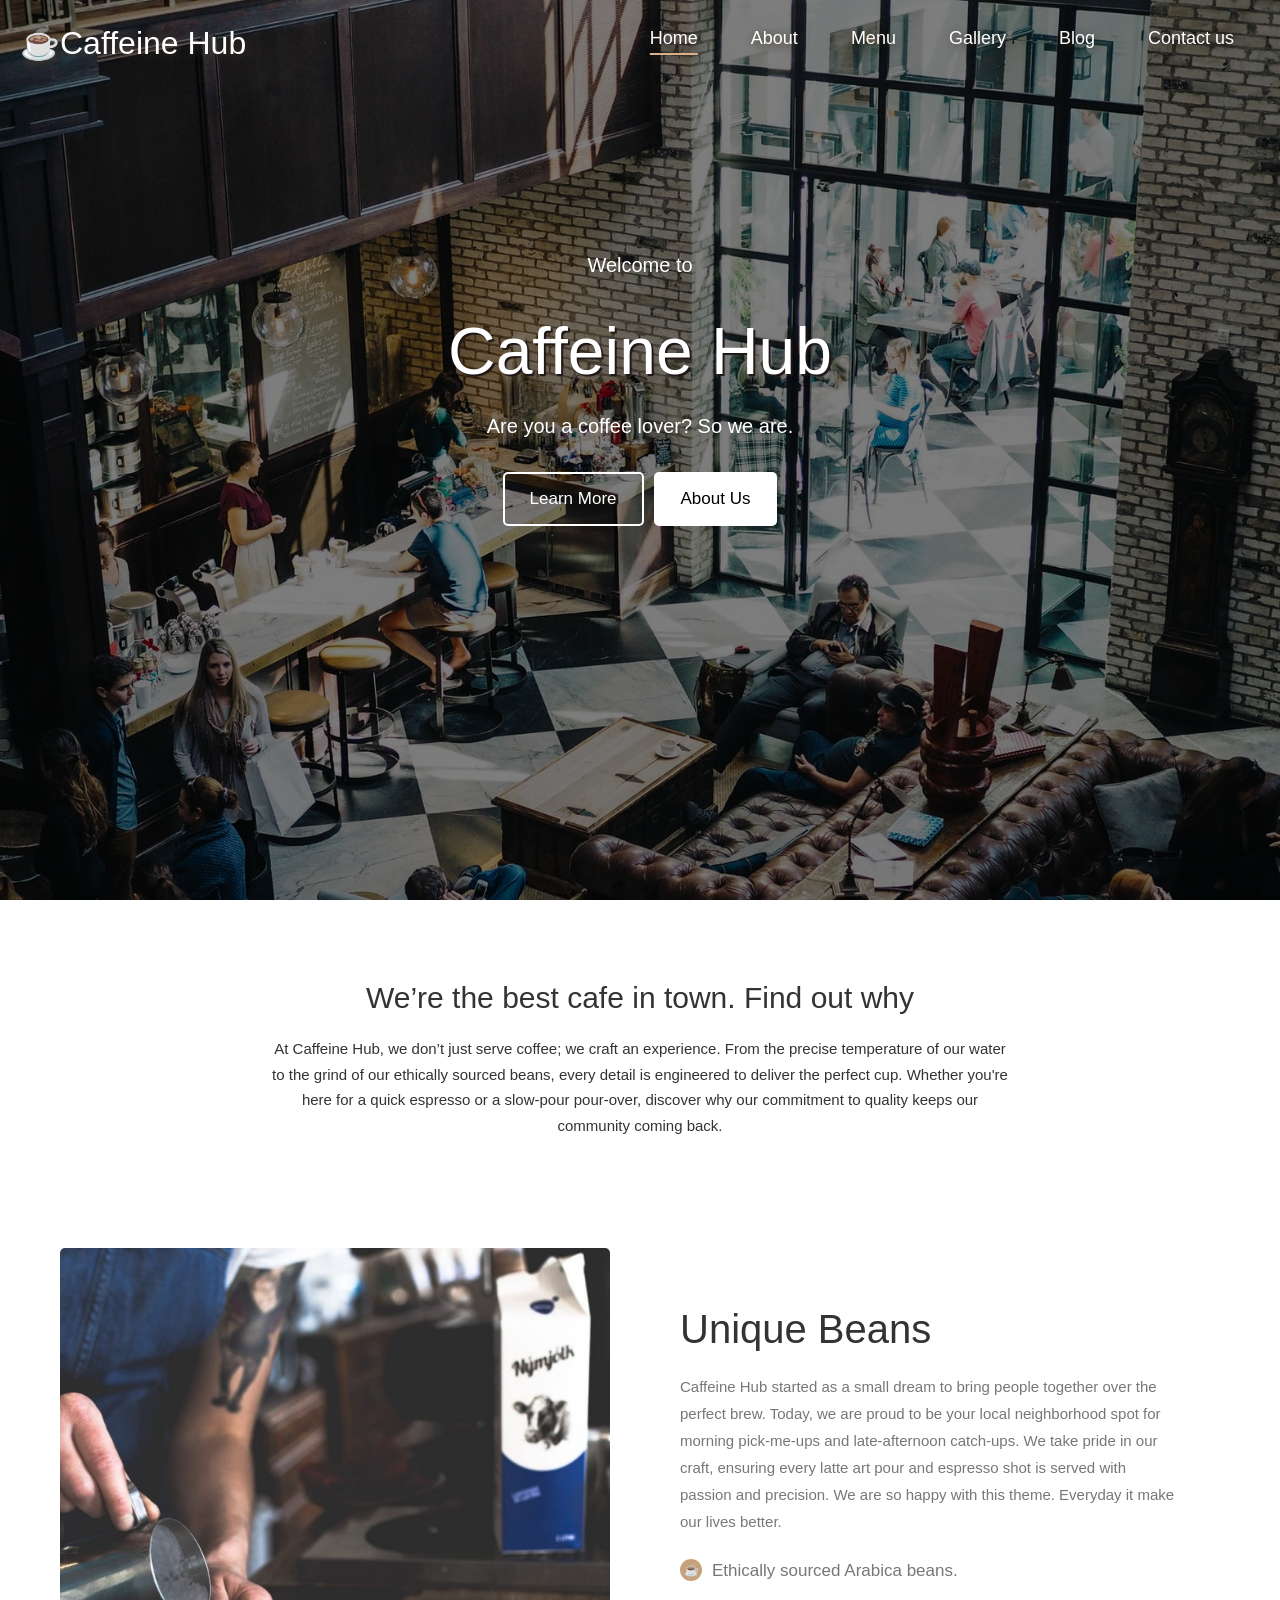
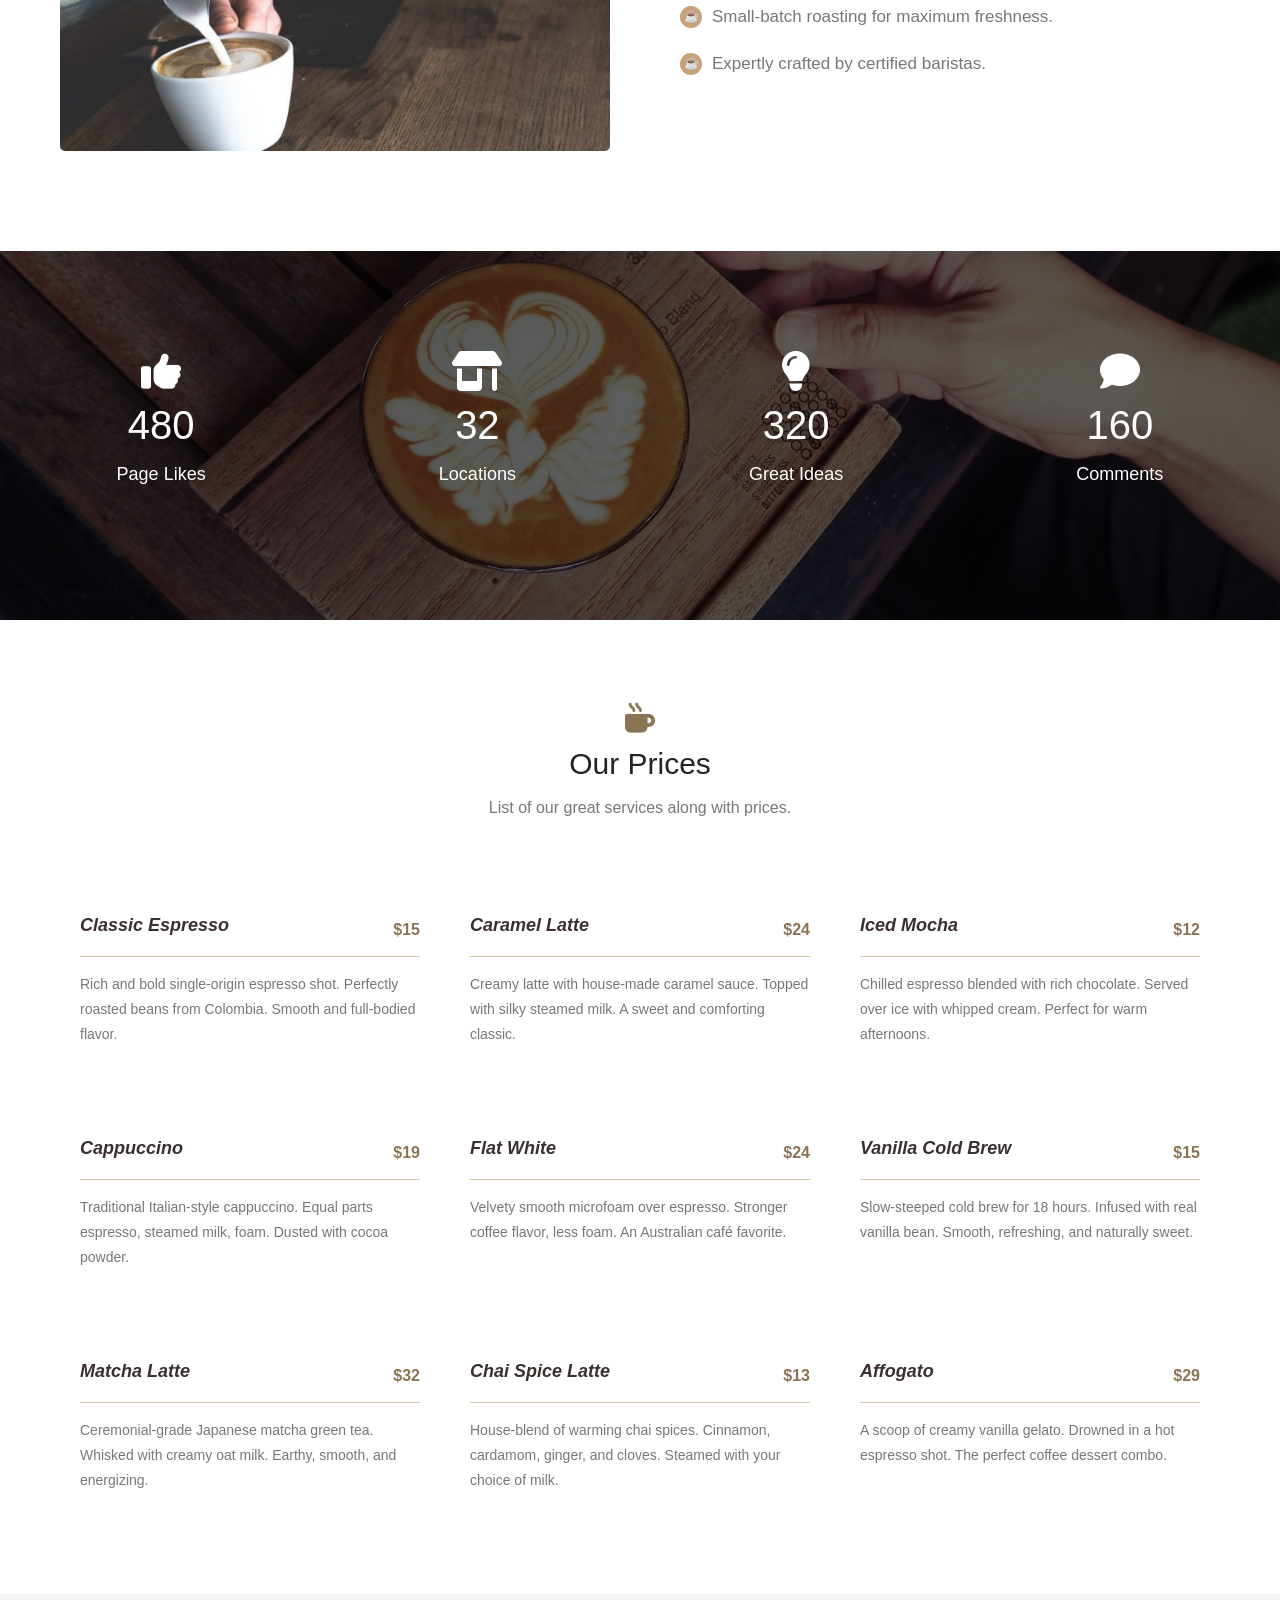
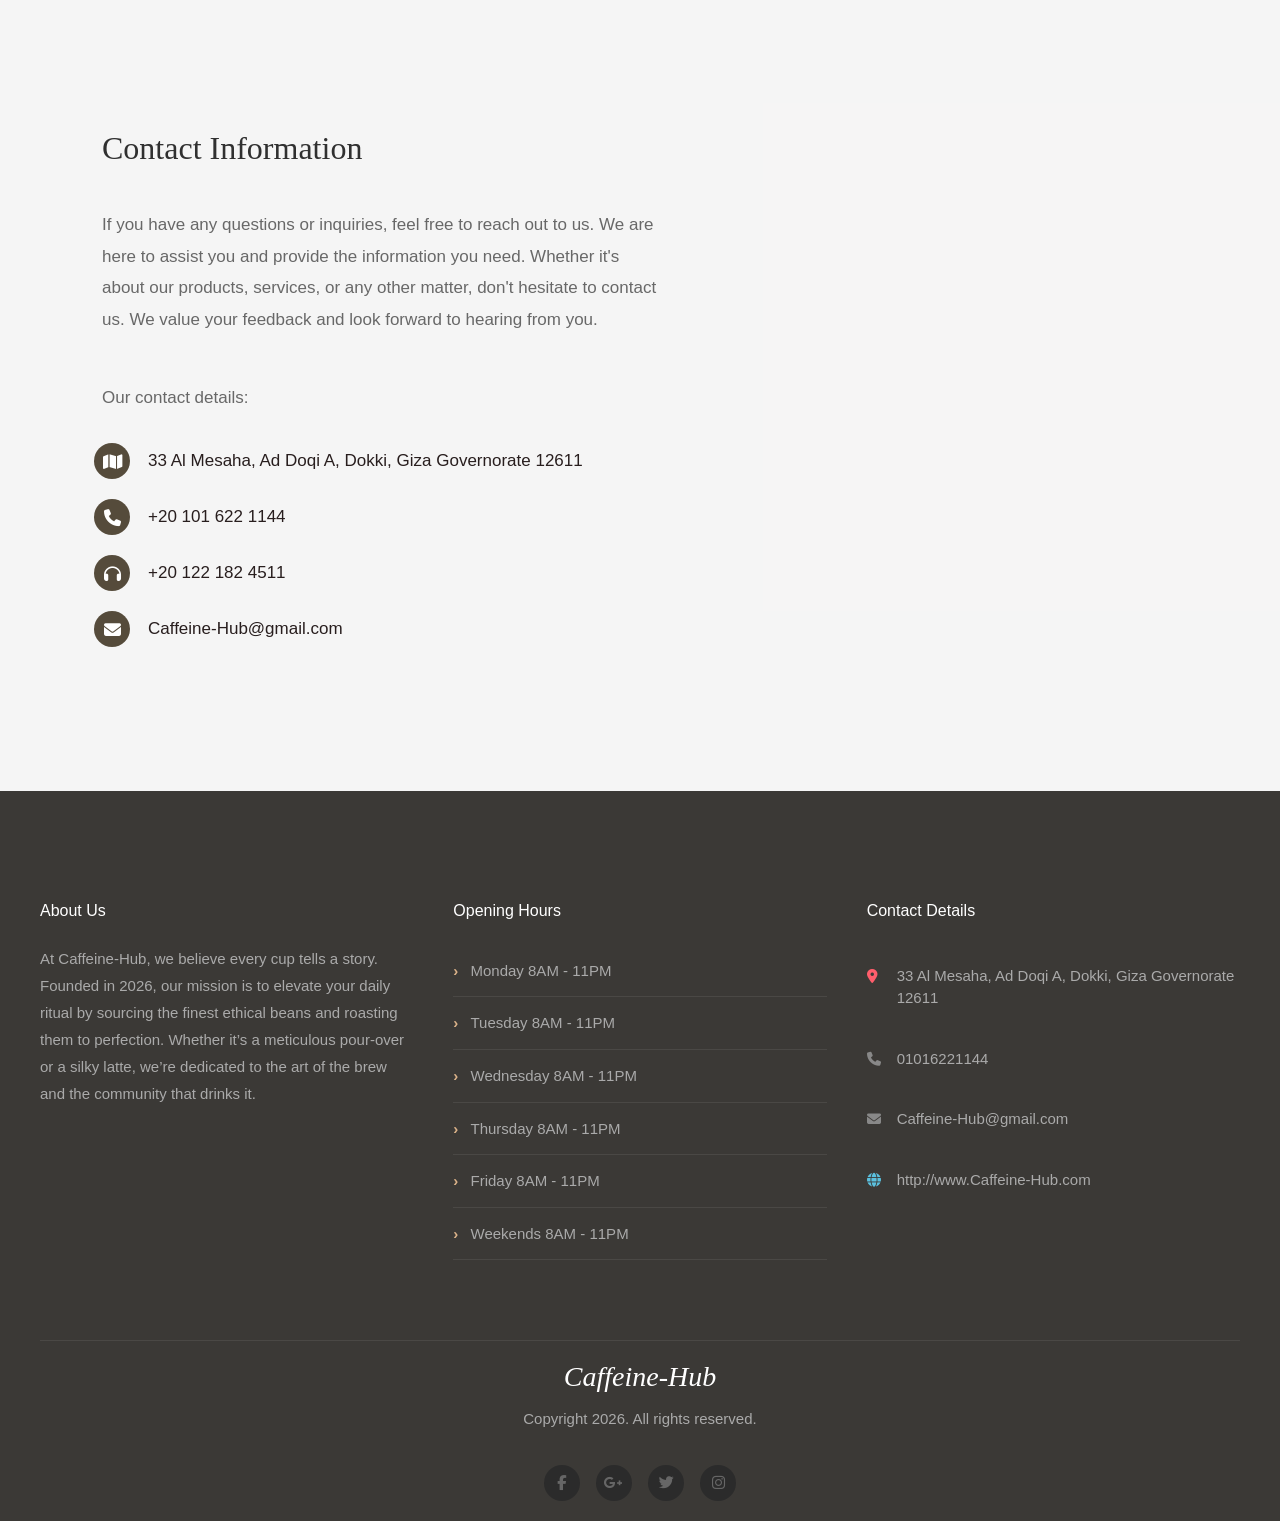
==== commit b4085503: "Update Home Navbar" ====
--- a/index.html
+++ b/index.html
@@ -5,7 +5,7 @@
   <meta charset="UTF-8">
   <meta name="viewport" content="width=device-width, initial-scale=1.0">
   <link href="https://fonts.googleapis.com/css2?family=Playfair+Display:wght@400;700&display=swap" rel="stylesheet">
-  <title>Home-Caffeine Hub</title>
+  <title>Home - Caffeine Hub</title>
   <link href="images/home/coffee-beans.png" rel="icon">
   <link rel="stylesheet" href="https://cdnjs.cloudflare.com/ajax/libs/font-awesome/6.5.0/css/all.min.css">
 
@@ -28,7 +28,7 @@
         </a>
         <ul>
           <li>
-            <a href="index.html" class="nav-link">Home</a>
+            <a href="index.html" class="nav-link active-link">Home</a>
           </li>
           <li>
             <a href="about.html" class="nav-link">About</a>
--- a/css/style.css
+++ b/css/style.css
@@ -129,12 +129,18 @@
   background-color: white;
   color: #dcb38a;
 }
+.nav-link.active-link {
+    text-decoration: underline;
+    text-decoration-color: #dcb38a; 
+    text-decoration-thickness: 2px; 
+    text-underline-offset: 9px; 
+}
 
 /*navbar*/
 .nav {
   display: flex;
   justify-content: center;
-  gap: 15px;
+  gap: 10px;
 }
 
 .navbar {
@@ -158,10 +164,6 @@
   box-shadow: 0 2px 10px rgba(0, 0, 0, 0.2);
 }
 
-.logo {
-  color: white;
-   font-family: 'Playfair Display', serif !important;
-}
 
 .navbar ul {
   display: flex;
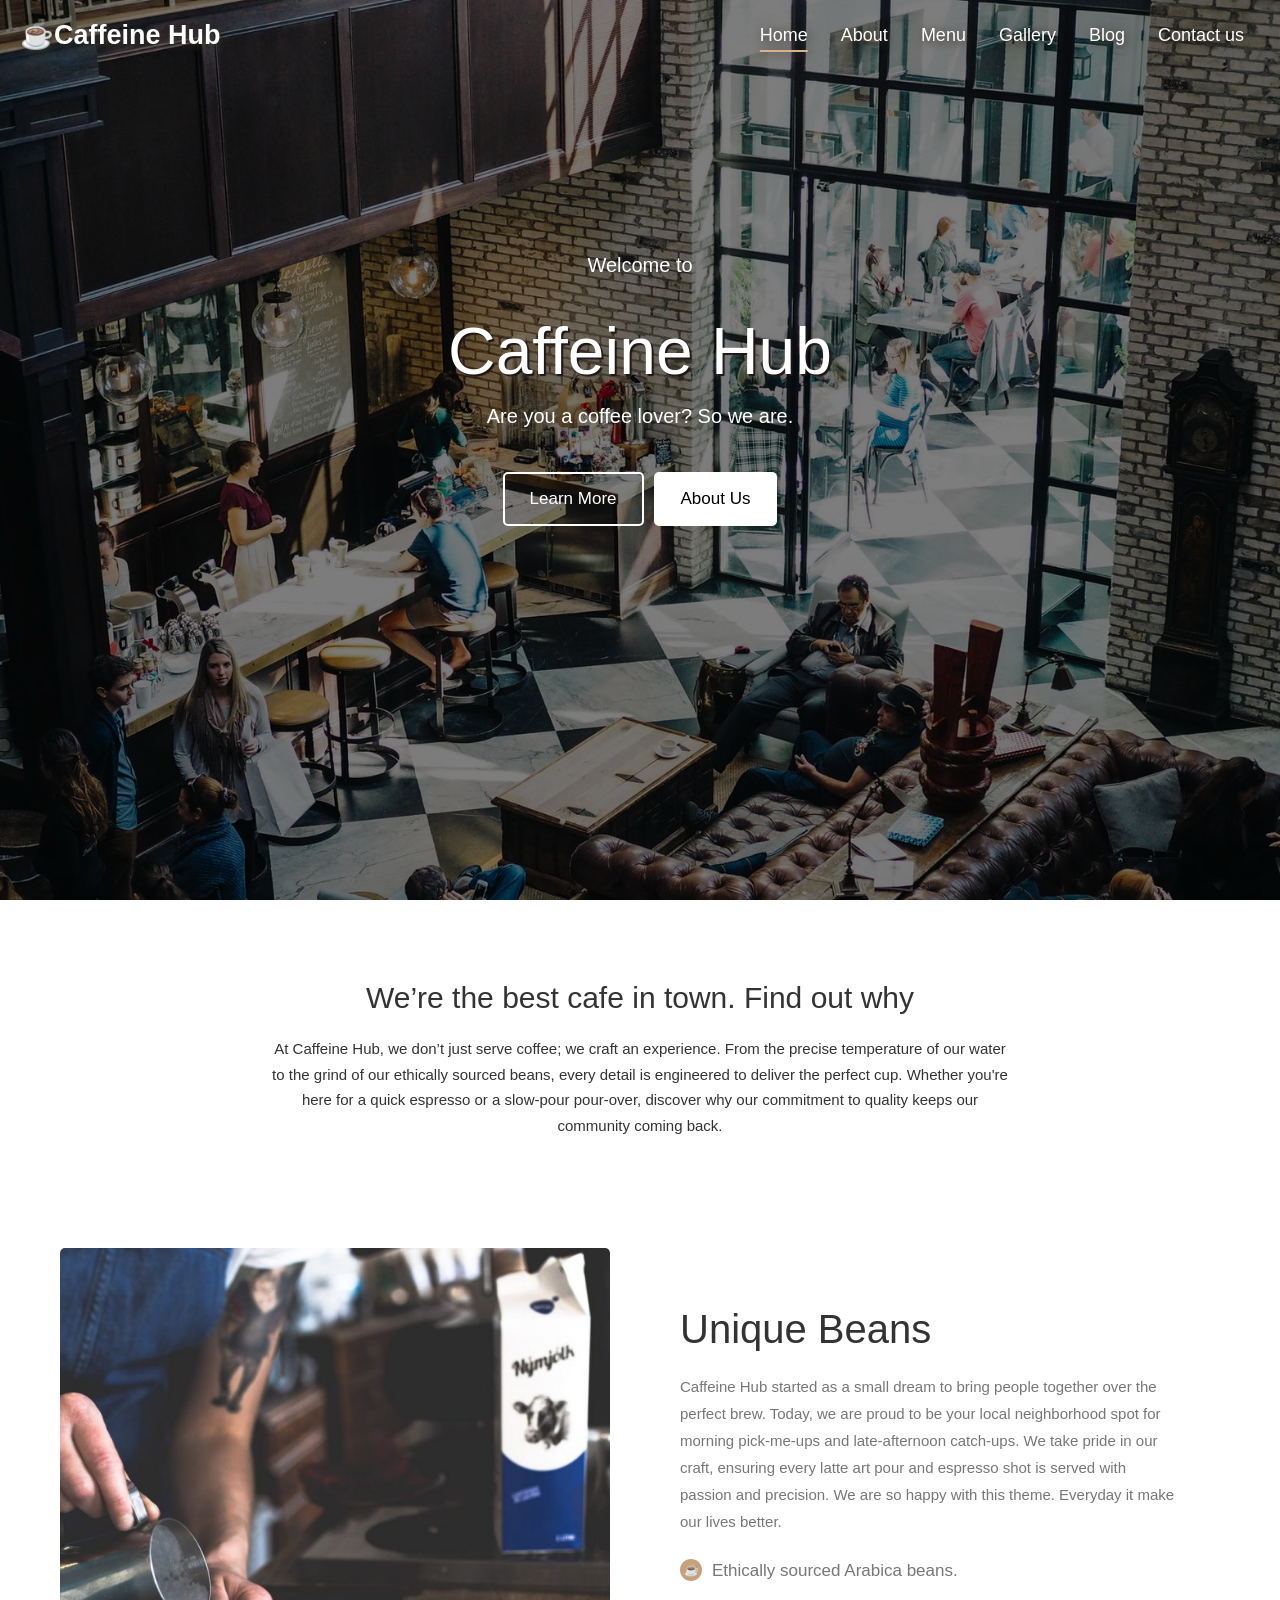
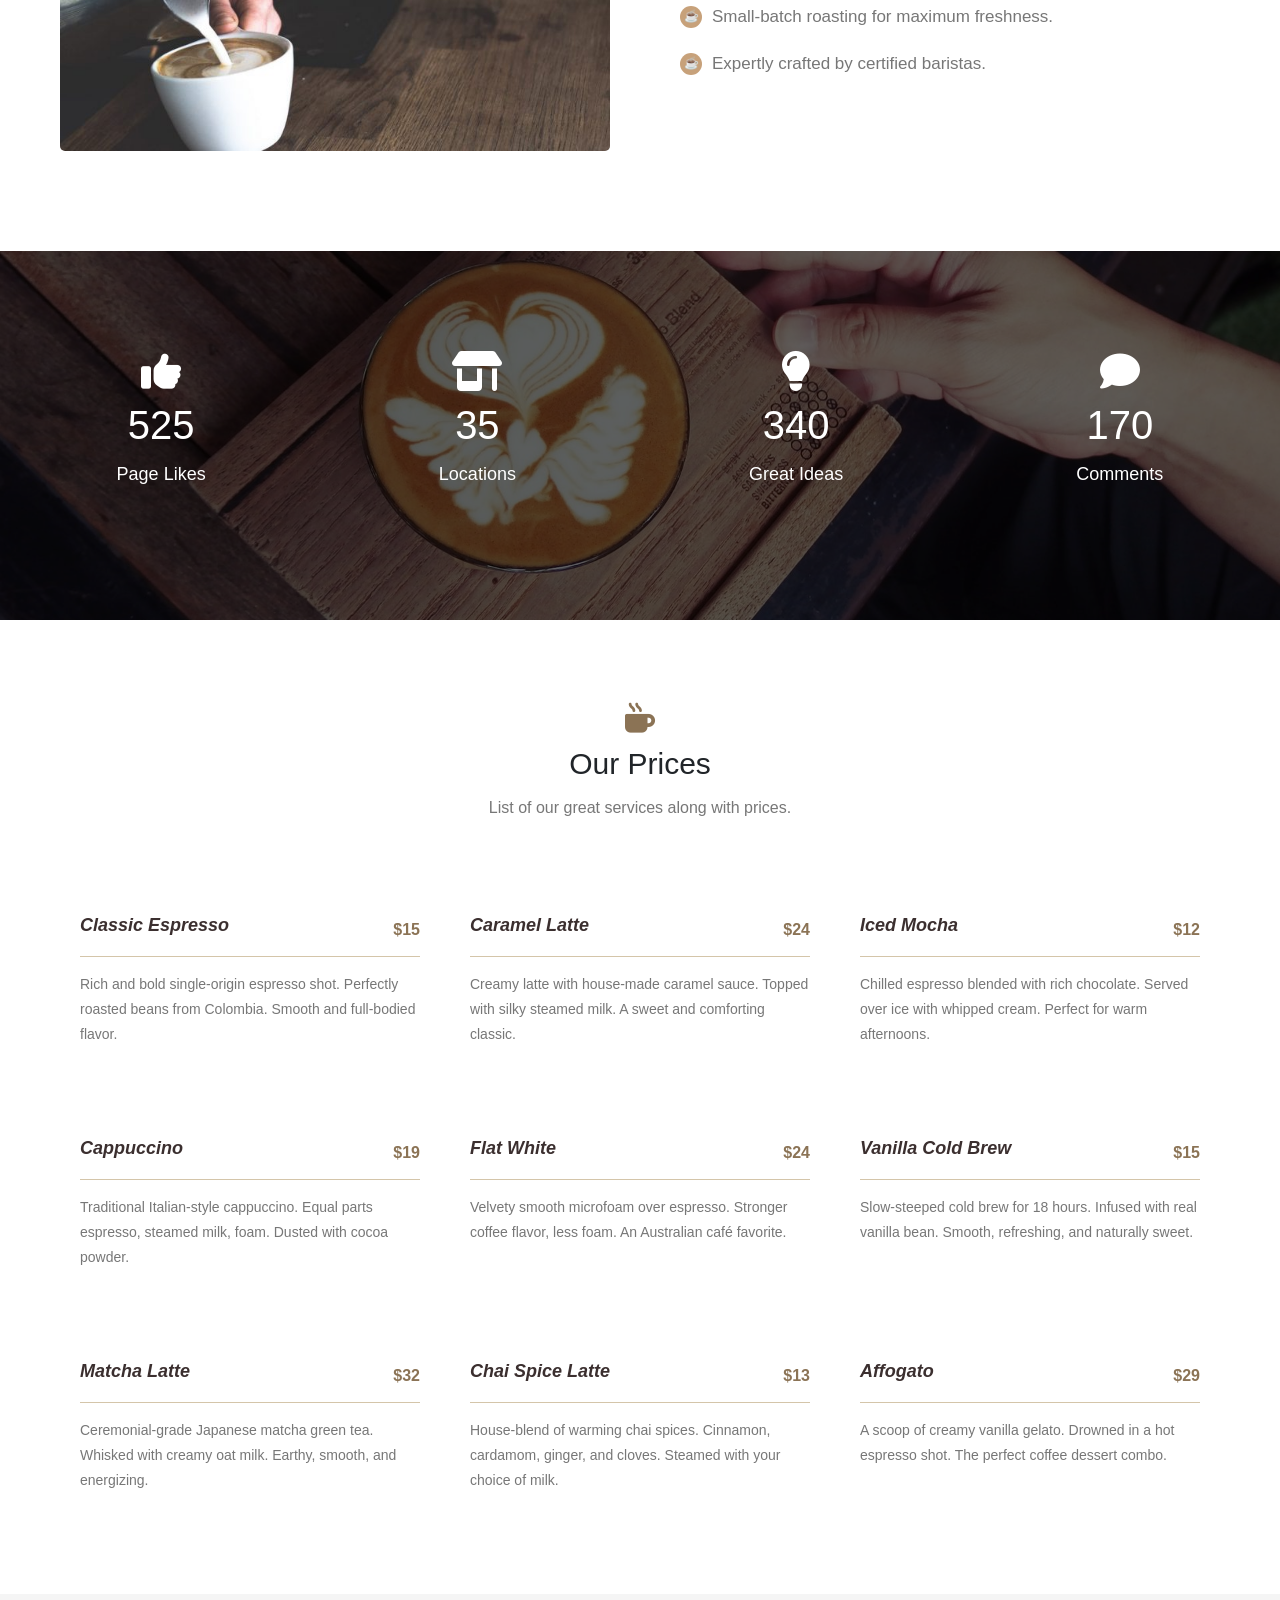
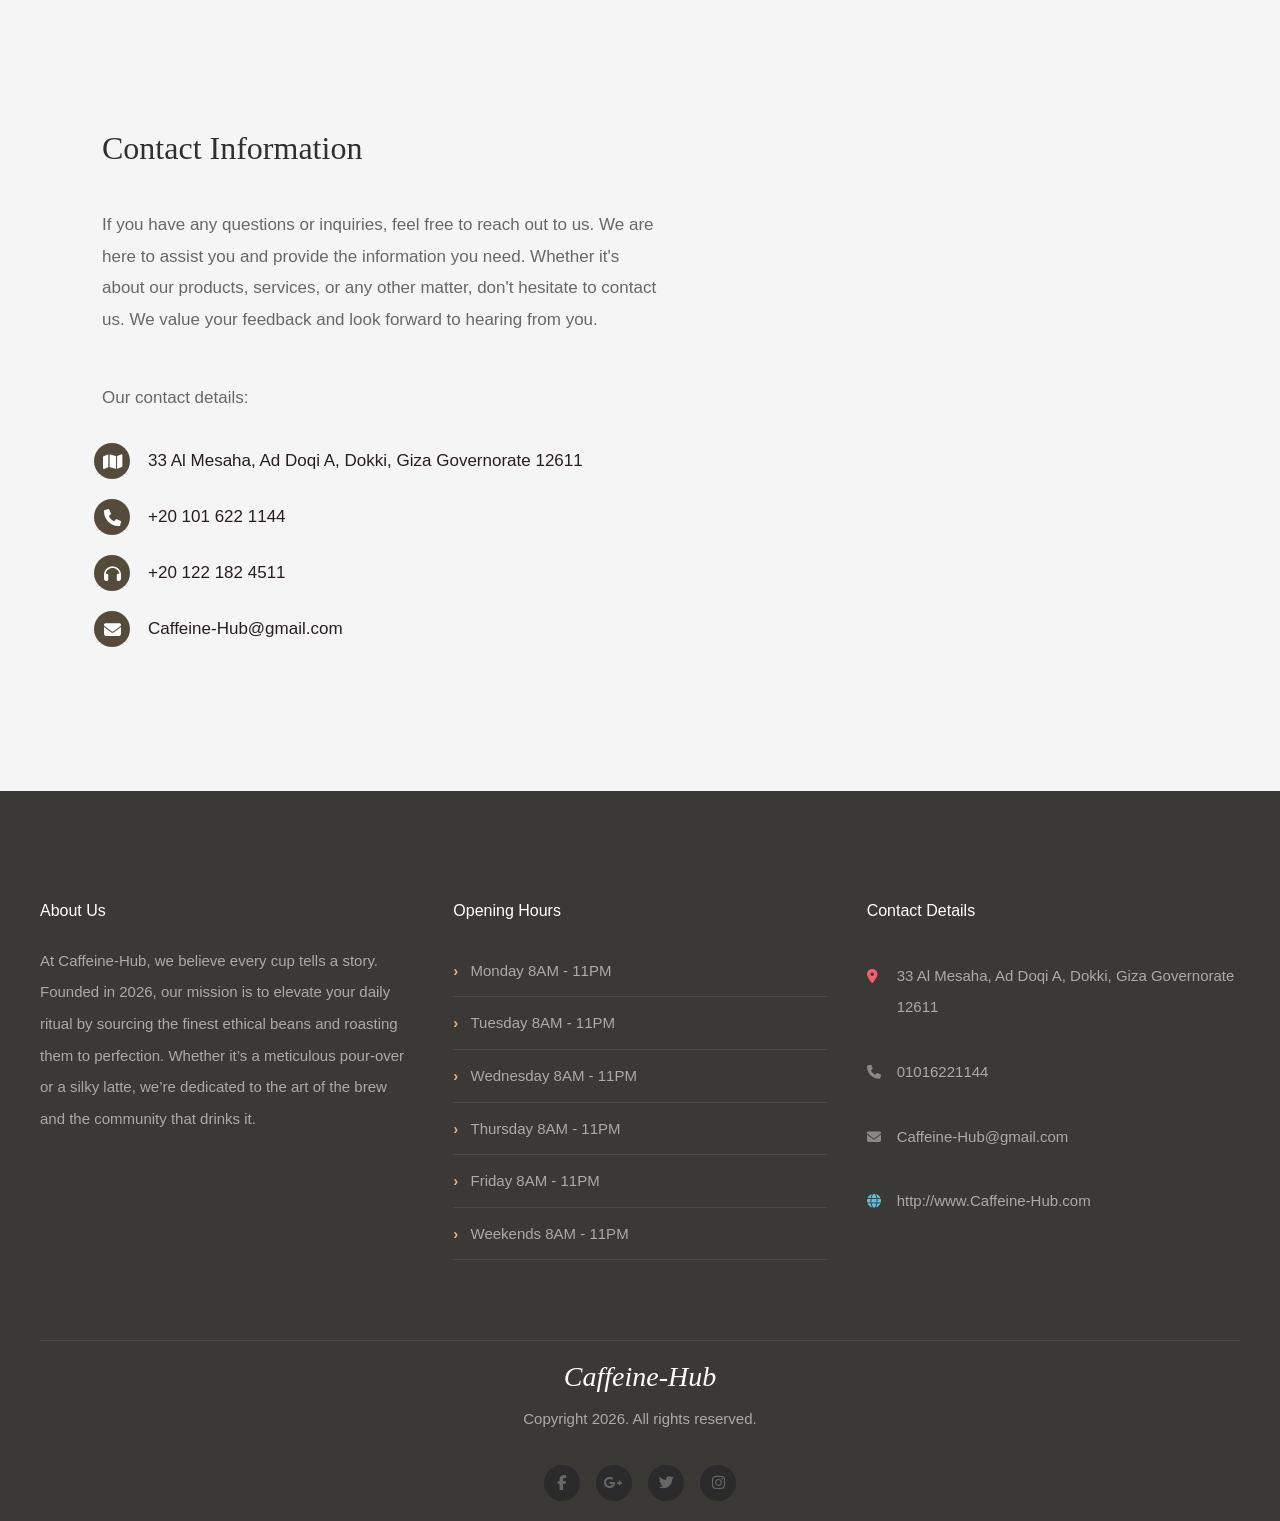
==== commit 783df5eb: "Refactor home section: improve navbar structure, enhance button layout, and clean up HTML" ====
--- a/index.html
+++ b/index.html
@@ -4,66 +4,47 @@
 <head>
   <meta charset="UTF-8">
   <meta name="viewport" content="width=device-width, initial-scale=1.0">
+  <title>Home - Caffeine Hub</title>
   <link href="https://fonts.googleapis.com/css2?family=Playfair+Display:wght@400;700&display=swap" rel="stylesheet">
-  <title>Home - Caffeine Hub</title>
   <link href="images/home/coffee-beans.png" rel="icon">
   <link rel="stylesheet" href="https://cdnjs.cloudflare.com/ajax/libs/font-awesome/6.5.0/css/all.min.css">
-
   <link href="https://cdn.jsdelivr.net/npm/bootstrap@5.3.0/dist/css/bootstrap.min.css" rel="stylesheet">
   <link rel="stylesheet" href="css/style.css">
-
 </head>
 
 <body>
-  <!--home section-->
-  <!--navbar-->
-
+
+<header>
   <div class="home">
-
-
     <div class="navbar">
-
       <a href="index.html" class="nav-logo">
-        <h2 class="logo-text"> ☕Caffeine Hub</h2>
-        </a>
+        <h2 class="logo-text">☕Caffeine Hub</h2>
+      </a>
+
         <ul>
-          <li>
-            <a href="index.html" class="nav-link active-link">Home</a>
-          </li>
-          <li>
-            <a href="about.html" class="nav-link">About</a>
-          </li>
-          <li>
-            <a href="menu.html" class="nav-link">Menu</a>
-          </li>
-          <li>
-            <a href="gallery.html" class="nav-link">Gallery</a>
-          </li>
-          <li>
-            <a href="blog.html" class="nav-link">Blog</a>
-          </li>
-          <li>
-            <a href="contact-us.html" class="nav-link">Contact us</a>
-          </li>
-
+          <li><a href="index.html" class="nav-link active-link">Home</a></li>
+          <li><a href="about.html" class="nav-link">About</a></li>
+          <li><a href="menu.html" class="nav-link">Menu</a></li>
+          <li><a href="gallery.html" class="nav-link">Gallery</a></li>
+          <li><a href="blog.html" class="nav-link">Blog</a></li>
+          <li><a href="contact-us.html" class="nav-link">Contact us</a></li>
         </ul>
-    </div>
-
-
-    <div class="content">
-      <p>Welcome to</p>
-      <h1>Caffeine Hub</h1>
-      <p>Are you a coffee lover? So we are. </p>
-
-
-      <!--button-->
-      <div class="nav">
-        <a href="index.html" class="nav-link btn">Learn More</a>
-        <a href="about.html" class="nav-link btn active">About Us</a>
-      </div>
-
-    </div>
-  </div>
+      </div>
+
+      <!-- Home CONTENT -->
+      <div class="content">
+        <p>Welcome to</p>
+        <h1>Caffeine Hub</h1>
+        <p>Are you a coffee lover? So we are.</p>
+
+        <div class="nav">
+          <a href="index.html" class="nav-link btn">Learn More</a>
+          <a href="about.html" class="nav-link btn active">About Us</a>
+        </div>
+      </div>
+
+    </div>
+  </header>
 
 
   <!--about-->
--- a/css/style.css
+++ b/css/style.css
@@ -25,7 +25,6 @@
   overflow: hidden;
   color: rgb(255, 255, 255);
   background-attachment: fixed;
-
   width: 100%;
 }
 
@@ -62,87 +61,42 @@
   font-size: 20px;
 }
 
-.home h1 {
-  font-size: 66px;
-  margin: 20px 0px;
-  font-weight: 500;
-
-}
-
-/*button*/
-.home button {
-  padding: 15px 28px;
-  border-radius: 5px;
-  border: 2px solid rgb(226, 221, 221);
-  color: rgb(0, 0, 0);
+/* ================= HOME BUTTONS  ================= */
+.home .nav {
+  display: flex;
+  justify-content: center;
+  gap: 10px;
   margin-top: 40px;
 }
 
-.home .learnmore-btn {
-  background-color: transparent;
-  color: rgb(253, 253, 253);
-  border-color: #fefefe;
-}
-
-.nav-link {
-  display: inline-block;
+/* Active button (About Us) */
+.home .nav .nav-link.active {
+  background-color: white;
+  color: black;
+}
+/* Base style for BOTH buttons */
+.home .nav .nav-link {
   padding: 12px 25px;
   border: 2px solid white;
   border-radius: 5px;
   background-color: transparent;
   color: white;
   text-decoration: none;
-  transition: 0.3s ease;
-  border: none;
-}
-
-/* About Us */
-.nav-link.active {
+  transition: background-color 0.3s ease, color 0.3s ease;
+}
+
+/*  LEARN MORE  */
+.home .nav .nav-link:not(.active):hover {
   background-color: white;
-  color: black;
-  border-color: white;
-}
-
-/* about us hover */
-.nav-link.active:hover {
-  background-color: rgba(255, 255, 255, 0.2);
-  color: white;
-}
-
-/*color edits*/
-
-.navbar a {
-  background-color: transparent !important;
-  box-shadow: none;
-  text-decoration: none;
-  color: white;
-  font-size: 18px;
-  text-shadow: rgb(57, 49, 38) 2px 2px 10px;
-}
-
-.btn {
-  border: 2px solid white;
-}
-
-/*  home hover */
-.nav-link:hover {
-  background-color: white;
-  color: #dcb38a;
-}
-.nav-link.active-link {
-    text-decoration: underline;
-    text-decoration-color: #dcb38a; 
-    text-decoration-thickness: 2px; 
-    text-underline-offset: 9px; 
-}
-
-/*navbar*/
-.nav {
-  display: flex;
-  justify-content: center;
-  gap: 10px;
-}
-
+  color: #dcb38a; 
+}
+
+.home .nav .nav-link.active:hover {
+  background-color: transparent; 
+  color: white;
+}
+
+/* ========== NAVBAR  ========== */
 .navbar {
   position: fixed;
   top: 0;
@@ -155,33 +109,62 @@
   align-items: center;
   padding: 10px 20px;
   background: transparent;
-  transition: 0.3s;
-
+  transition: background-color 0.3s, box-shadow 0.3s;
 }
 
 .navbar.scrolled {
-  background-color: #281e1e !important;
-  box-shadow: 0 2px 10px rgba(0, 0, 0, 0.2);
-}
-
+  background-color: #281e1e;
+  box-shadow: 0 2px 10px rgba(0,0,0,0.2);
+}
 
 .navbar ul {
   display: flex;
+  list-style: none;
   gap: 1px;
-  list-style: none;
-
-}
-
-.navbar img {
-  float: left;
-  width: 18%;
-  padding: 20px;
+  margin: 0;
+  padding: 0;
 }
 
 .navbar li {
-  display: inline-block;
   padding: 1px;
-
+}
+
+.navbar a {
+  text-decoration: none;
+  color: white;
+  font-size: 18px;
+  background-color: transparent !important;
+  box-shadow: none;
+  text-shadow: rgb(57, 49, 38) 2px 2px 10px;
+}
+
+.logo-text {
+  padding: 7px 0 0 0;
+  font-size: 27px;
+  font-weight: 700;
+  color: white;
+}
+
+/* nav links */
+.nav-link {
+  padding: 9px 15px;
+  color: white;
+  transition: 0.3s ease;
+}
+
+.nav-link:hover {
+  background-color: white;
+  color: #dcb38a;
+}
+
+.nav-link.active-link {
+  text-decoration: underline;
+  text-decoration-color: #dcb38a;
+  text-decoration-thickness: 2px;
+  text-underline-offset: 9px;
+}
+.content h1{
+  font-size: 66px;
 }
 
 .about {
@@ -565,14 +548,8 @@
   color: #fff;
   font-size: 16px;
   margin-bottom: 25px;
-  ;
   text-transform: capitalize;
-  padding-left: 0px;
   text-align: left;
-}
-
-.footer-col p {
-  line-height: 1.8;
 }
 
 .hours-list {
@@ -603,9 +580,8 @@
   margin-bottom: 18px;
   padding-left: 30px;
   position: relative;
-  line-height: 1.5;
   text-align: left;
-  padding-top: 20px;
+  padding-top: 15px;
 }
 
 .footer-icon {
@@ -662,8 +638,35 @@
   color: #fff;
 }
 
+
 @media (max-width: 768px) {
-  .footer-col {
+  .navbar {
+    flex-direction: column;
+    height: auto;
+    padding: 12px;
+    background-color: #281e1e;
+  }
+
+  .navbar ul {
+    flex-wrap: wrap;
+    justify-content: center;
+    margin-top: 10px;
+  }
+
+  .nav-link {
+    font-size: 14px;
+    padding: 6px 10px;
+  }
+
+  .logo-text {
+    font-size: 20px;
+  }
+
+  .content {
+    margin-top: 180px;
+    width: 90%;
+  }
+    .footer-col {
     width: 100%;
     margin-right: 0;
     margin-bottom: 30px;
@@ -675,5 +678,12 @@
   }
 }
 
-
-/* RESPONSIV */
+@media (max-width: 480px) {
+  .logo-text {
+    font-size: 16px;
+  }
+
+  .content h1 {
+    font-size: 32px;
+  }
+}
